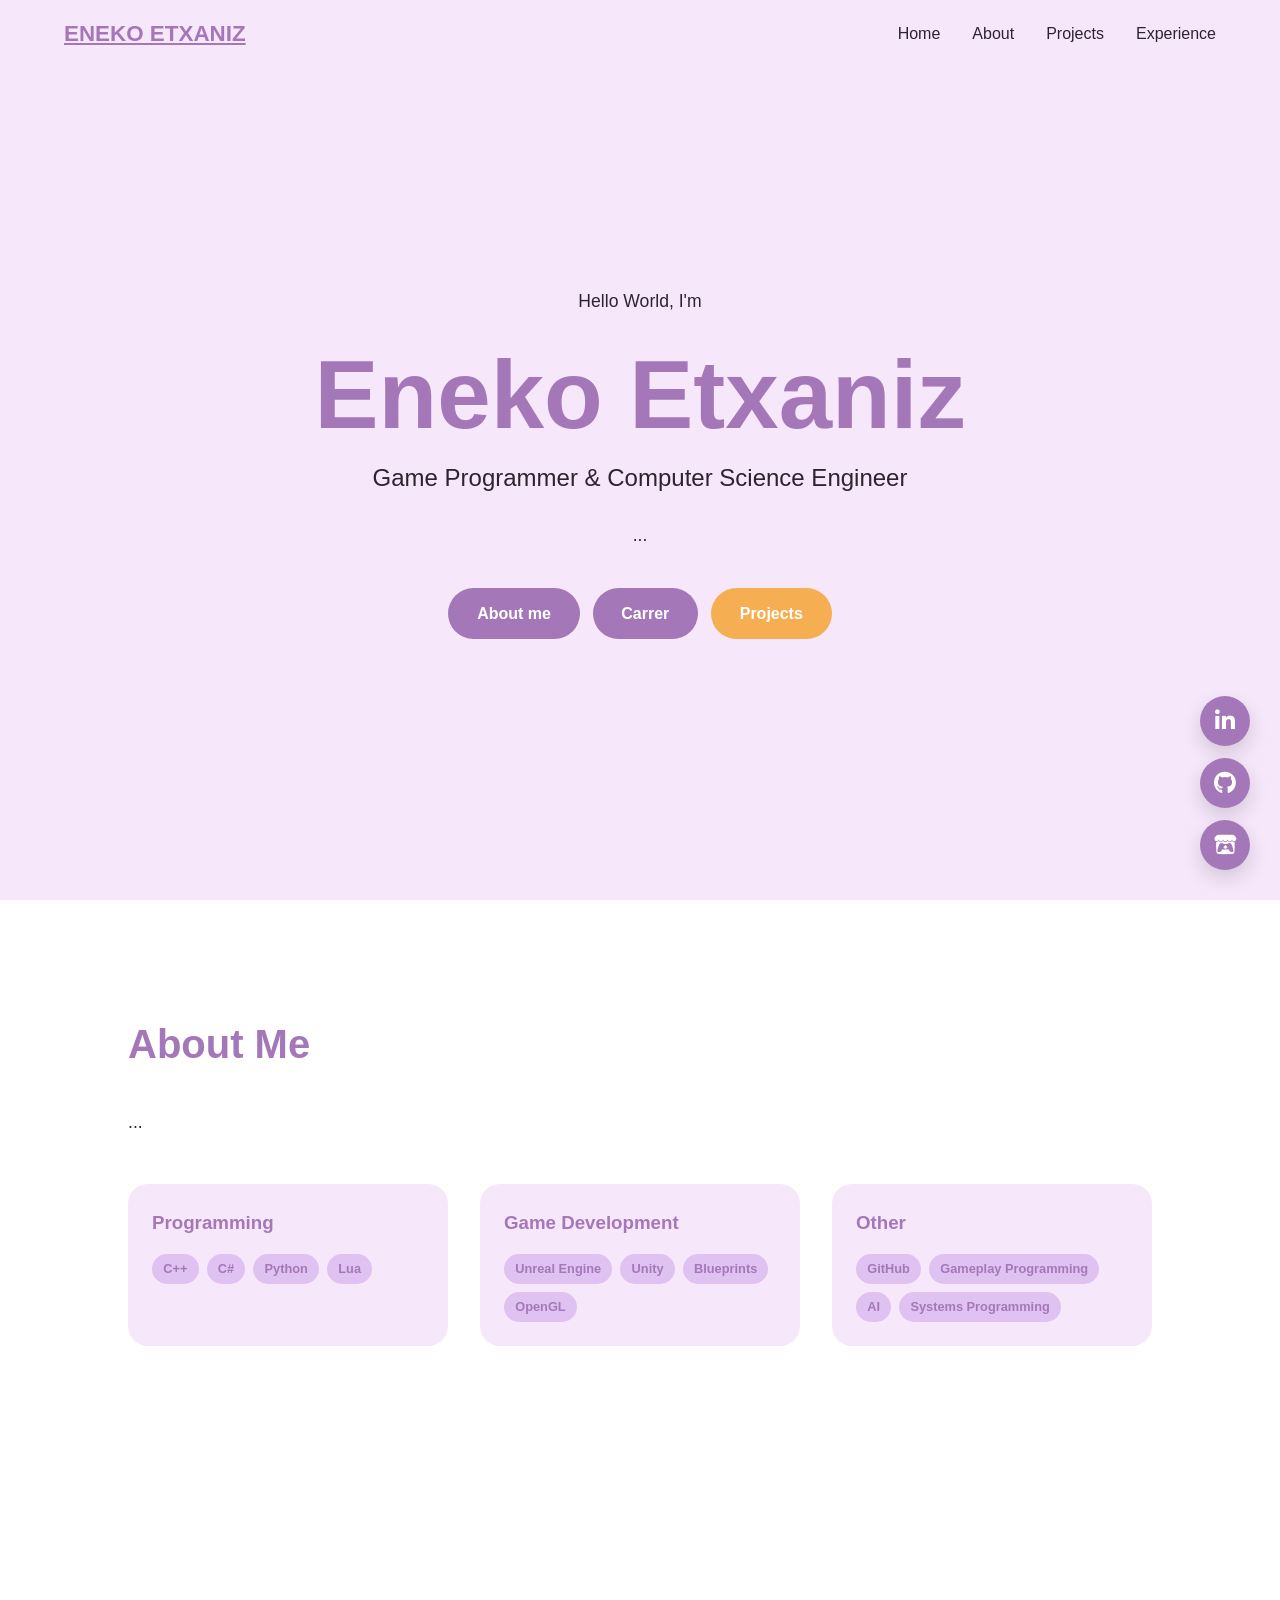
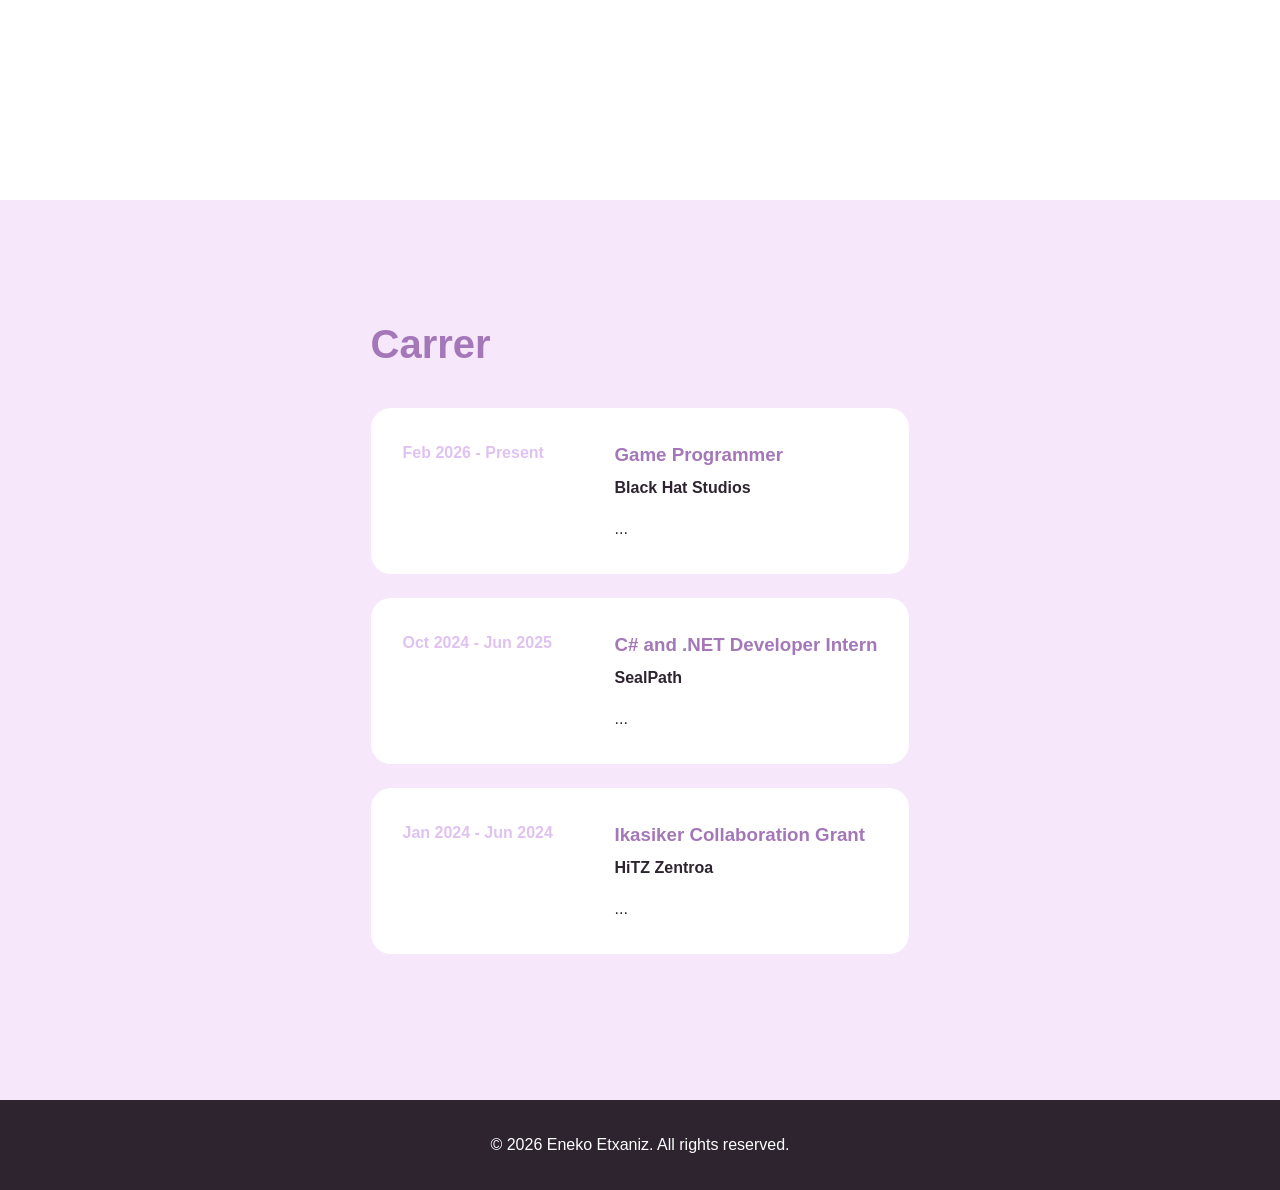
==== index.html @ c7146671 "Base. TODO: What does a portfolio web need?" ====
<!DOCTYPE html>
<html lang="en">
<head>
    <meta charset="UTF-8">
    <meta name="viewport" content="width=device-width, initial-scale=1.0">

    <title>Eneko Etxaniz | Portfolio</title>

    <!-- Font Awesome Icons -->
    <link
        rel="stylesheet"
        href="https://cdnjs.cloudflare.com/ajax/libs/font-awesome/6.5.2/css/all.min.css"
    >

    <link rel="stylesheet" href="style.css">
</head>

<body>

    <!-- Navigation -->
    <nav>
        <a href="index.html#home" class="logo">ENEKO ETXANIZ</a>

        <ul class="nav-links">
            <li><a href="#home">Home</a></li>
            <li><a href="#about">About</a></li>
            <li><a href="#projects">Projects</a></li>
            <li><a href="#experience">Experience</a></li>
        </ul>
    </nav>


    <!-- Hero -->
    <section id="home">

        <div class="hero">

            <p class="hero-intro">Hello World, I'm</p>

            <h1>Eneko Etxaniz</h1>

            <h2>Game Programmer & Computer Science Engineer</h2>

            <p class="hero-description">
                ...
            </p>

            <div class="hero-buttons">

                <a class="button" href="#about">
                    About me
                </a>

                <a class="button" href="#experience">
                    Carrer
                </a>

                <a class="button secondary" href="/projects.html">
                    Projects
                </a>

            </div>

        </div>

    </section>


    <!-- About -->
    <section id="about">

        <div class="section-container">

            <h2 class="section-title">About Me</h2>

            <div class="about-content">

                <p>
                    ...
                </p>

            </div>


            <!-- Skills -->

            <div class="skills">

                <div class="skill-group">

                    <h3>Programming</h3>

                    <div class="tags">
                        <span class="tag">C++</span>
                        <span class="tag">C#</span>
                        <span class="tag">Python</span>
                        <span class="tag">Lua</span>
                    </div>

                </div>


                <div class="skill-group">

                    <h3>Game Development</h3>

                    <div class="tags">
                        <span class="tag">Unreal Engine</span>
                        <span class="tag">Unity</span>
                        <span class="tag">Blueprints</span>
                        <span class="tag">OpenGL</span>
                    </div>

                </div>


                <div class="skill-group">

                    <h3>Other</h3>

                    <div class="tags">
                        <span class="tag">GitHub</span>
                        <span class="tag">Gameplay Programming</span>
                        <span class="tag">AI</span>
                        <span class="tag">Systems Programming</span>
                    </div>

                </div>

            </div>

        </div>

    </section>

    
    <!-- Experience -->
    <section id="experience">

        <div class="section-container">

            <h2 class="section-title">Carrer</h2>

            <div class="experience-list">

                <article class="experience-card">

                    <div class="experience-date">
                        Feb 2026 - Present
                    </div>

                    <div>

                        <h3>Game Programmer</h3>

                        <h4>Black Hat Studios</h4>

                        <p>
                            ...
                        </p>

                    </div>

                </article>


                <article class="experience-card">

                    <div class="experience-date">
                        Oct 2024 - Jun 2025
                    </div>

                    <div>

                        <h3>C# and .NET Developer Intern</h3>

                        <h4>SealPath</h4>

                        <p>
                            ...
                        </p>

                    </div>

                </article>


                <article class="experience-card">

                    <div class="experience-date">
                        Jan 2024 - Jun 2024
                    </div>

                    <div>

                        <h3>Ikasiker Collaboration Grant</h3>

                        <h4>HiTZ Zentroa</h4>

                        <p>
                            ...
                        </p>

                    </div>

                </article>

            </div>

        </div>

    </section>


    <!-- Footer -->

    <footer>

        <p>
            © 2026 Eneko Etxaniz. All rights reserved.
        </p>

    </footer>


    <!-- Social Media Dock -->

    <div class="social-dock">

        <!-- LinkedIn -->
        <a
            href="https://www.linkedin.com/in/eneko-etxaniz/"
            target="_blank"
            aria-label="LinkedIn"
        >
            <i class="fa-brands fa-linkedin-in"></i>
        </a>


        <!-- GitHub -->
        <a
            href="https://github.com/Etxaniz100"
            target="_blank"
            aria-label="GitHub"
        >
            <i class="fa-brands fa-github"></i>
        </a>


        <!-- itch.io -->
        <a
            href="https://etxaniz100.itch.io/"
            target="_blank"
            aria-label="itch.io"
        >
            <i class="fa-brands fa-itch-io"></i>
        </a>

    </div>


</body>
</html>
---- style.css ----
/* ========================================
   COLOR PALETTE
======================================== */

:root {
    --base: #A478B8;
    --light-base: #E0C2F2;
    --background: #F7E7FB;
    --contrast: #F5AE52;
    --light-contrast: #ffffff;
    --background-contrast: #ffffff;
    --highlight: #FC7869;

    --text: #2D2430;
    --white: #FFFFFF;
}


/* ========================================
   RESET
======================================== */

* {
    margin: 0;
    padding: 0;
    box-sizing: border-box;
}

html {
    scroll-behavior: smooth;
}

body {
    font-family: Arial, Helvetica, sans-serif;
    background: var(--background);
    color: var(--text);
    line-height: 1.6;
}


/* ========================================
   NAVIGATION
======================================== */

nav {
    position: fixed;
    top: 0;
    left: 0;

    width: 100%;
    padding: 1rem 5%;

    display: flex;
    justify-content: space-between;
    align-items: center;

    background: rgba(247, 231, 251, 0.9);
    backdrop-filter: blur(10px);

    z-index: 1000;
}

.logo {
    font-size: 1.4rem;
    font-weight: bold;
    color: var(--base);
}

.nav-links {
    display: flex;
    gap: 2rem;

    list-style: none;
}

.nav-links a {
    text-decoration: none;
    color: var(--text);

    font-weight: 500;

    transition: color 0.2s ease;
}

.nav-links a:hover {
    color: var(--highlight);
}


/* ========================================
   GENERAL
======================================== */

section {
    min-height: 100vh;

    padding: 7rem 10% 5rem;
}

.section-title {
    font-size: 2.5rem;
    color: var(--base);

    margin-bottom: 2rem;
}


/* ========================================
   HERO
======================================== */

#home {
    display: flex;
    align-items: center;
    justify-content: center;

    text-align: center;
}

.hero {
    max-width: 900px;
}

.hero h1 {
    font-size: clamp(3rem, 8vw, 6rem);

    line-height: 1;

    color: var(--base);

    margin-bottom: 1rem;
}

.hero h2 {
    font-size: 1.5rem;

    font-weight: normal;

    margin-bottom: 1.5rem;
}

.hero p {
    max-width: 650px;

    margin: 0 auto 2rem;

    font-size: 1.1rem;
}

.hero-buttons {
    display: flex;
    justify-content: center;
    flex-wrap: wrap;
}


/* ========================================
   BUTTONS
======================================== */

.button {
    display: inline-block;

    padding: 0.8rem 1.8rem;
    margin: 0.4rem;

    border-radius: 999px;

    text-decoration: none;
    font-weight: bold;

    background: var(--base);
    color: var(--white);

    transition:
        transform 0.2s ease,
        background 0.2s ease;
}

.button:hover {
    transform: translateY(-3px);

    background: var(--highlight);
}

.button.secondary {
    background: var(--contrast);
}

.button.secondary:hover {
    background: var(--highlight);
}


/* ========================================
   ABOUT
======================================== */

#about {
    background: var(--background-contrast);
}

.about-content {
    max-width: 800px;
}

.about-content p {
    margin-bottom: 1rem;

    font-size: 1.1rem;
}


/* ========================================
   PROJECTS
======================================== */

.projects {
    display: grid;

    grid-template-columns:
        repeat(auto-fit, minmax(280px, 1fr));

    gap: 2rem;
}

.project-card {
    background: var(--white);

    border-radius: 20px;

    overflow: hidden;

    box-shadow:
        0 10px 30px rgba(164, 120, 184, 0.15);

    transition:
        transform 0.25s ease,
        box-shadow 0.25s ease;
}

.project-card:hover {
    transform: translateY(-8px);

    box-shadow:
        0 20px 40px rgba(164, 120, 184, 0.25);
}


/* Project image placeholder */

.project-image {
    height: 200px;

    background: var(--light-base);

    display: flex;
    align-items: center;
    justify-content: center;

    color: var(--base);

    font-weight: bold;
}


/* Project content */

.project-content {
    padding: 1.5rem;
}

.project-content h3 {
    color: var(--base);

    margin-bottom: 0.5rem;
}

.project-content p {
    margin-bottom: 1rem;
}


/* Project tags */

.tags {
    display: flex;

    flex-wrap: wrap;

    gap: 0.5rem;
}

.tag {
    padding: 0.3rem 0.7rem;

    border-radius: 999px;

    background: var(--light-base);

    color: var(--base);

    font-size: 0.8rem;

    font-weight: bold;
}


/* ========================================
   CONTACT
======================================== */

#contact {
    background: var(--base);

    color: var(--white);

    display: flex;
    align-items: center;
}

#contact .section-title {
    color: var(--white);
}

.contact-content {
    max-width: 700px;
}

.contact-links {
    margin-top: 1.5rem;
}

.contact-links p {
    margin-bottom: 0.5rem;
}

.contact-links a {
    color: var(--contrast);

    text-decoration: none;

    font-weight: bold;

    transition: color 0.2s ease;
}

.contact-links a:hover {
    color: var(--highlight);
}


/* ========================================
   FOOTER
======================================== */

footer {
    padding: 2rem 10%;

    text-align: center;

    background: var(--text);

    color: var(--white);
}


/* ========================================
   MOBILE
======================================== */

@media (max-width: 700px) {

    .nav-links {
        display: none;
    }

    section {
        padding-left: 6%;
        padding-right: 6%;
    }

    .hero h1 {
        font-size: 3.5rem;
    }

    .hero h2 {
        font-size: 1.2rem;
    }

    .section-title {
        font-size: 2rem;
    }

}

/* ========================================
   SOCIAL MEDIA DOCK
======================================== */

.social-dock {
    position: fixed;

    right: 30px;
    bottom: 30px;

    display: flex;
    flex-direction: column;

    gap: 12px;

    z-index: 1000;
}

.social-dock a {
    width: 50px;
    height: 50px;

    display: flex;
    align-items: center;
    justify-content: center;

    border-radius: 50%;

    background: var(--base);
    color: var(--white);

    font-size: 1.4rem;

    text-decoration: none;

    box-shadow:
        0 8px 20px rgba(0, 0, 0, 0.15);

    transition:
        transform 0.2s ease,
        background 0.2s ease;
}

.social-dock a:hover {
    background: var(--highlight);

    transform:
        translateX(-5px)
        scale(1.1);
}


/* ========================================
   SKILLS
======================================== */

.skills {
    margin-top: 3rem;

    display: grid;

    grid-template-columns:
        repeat(auto-fit, minmax(250px, 1fr));

    gap: 2rem;
}

.skill-group {
    padding: 1.5rem;

    background: var(--background);

    border-radius: 20px;

    transition: transform 0.2s ease;
}

.skill-group h3 {
    color: var(--base);

    margin-bottom: 1rem;
}

.skill-group h3 {
    color: var(--base);

    margin-bottom: 1rem;
}

.skill-group:hover {
    transform: translate(5px, -5px);
}

/* ========================================
   EXPERIENCE
======================================== */

#experience {
    background: var(--background);

    display: flex;
    flex-direction: column;
    align-items: center;
}

.experience-list {
    display: flex;
    flex-direction: column;

    gap: 1.5rem;

    width: 100%;
    max-width: 900px;

    margin: 0 auto;
}

.experience-card {
    display: grid;

    grid-template-columns: 180px 1fr;

    gap: 2rem;

    padding: 2rem;

    border-radius: 20px;

    background: var(--background-contrast);

    transition: transform 0.2s ease;
}

.experience-card:hover {
    transform: translate(5px, -5px);
}

.experience-date {
    color: var(--light-base);

    font-weight: bold;
}

.experience-card h3 {
    color: var(--base);

    margin-bottom: 0.3rem;
}

.experience-card h4 {
    color: var(--text);

    margin-bottom: 1rem;
}

/* ========================================
   MOBILE
======================================== */

@media (max-width: 700px) {

    .social-dock {
        right: 15px;
        bottom: 15px;
    }

    .social-dock a {
        width: 45px;
        height: 45px;

        font-size: 1.2rem;
    }

    .experience-card {
        grid-template-columns: 1fr;

        gap: 0.5rem;
    }

}
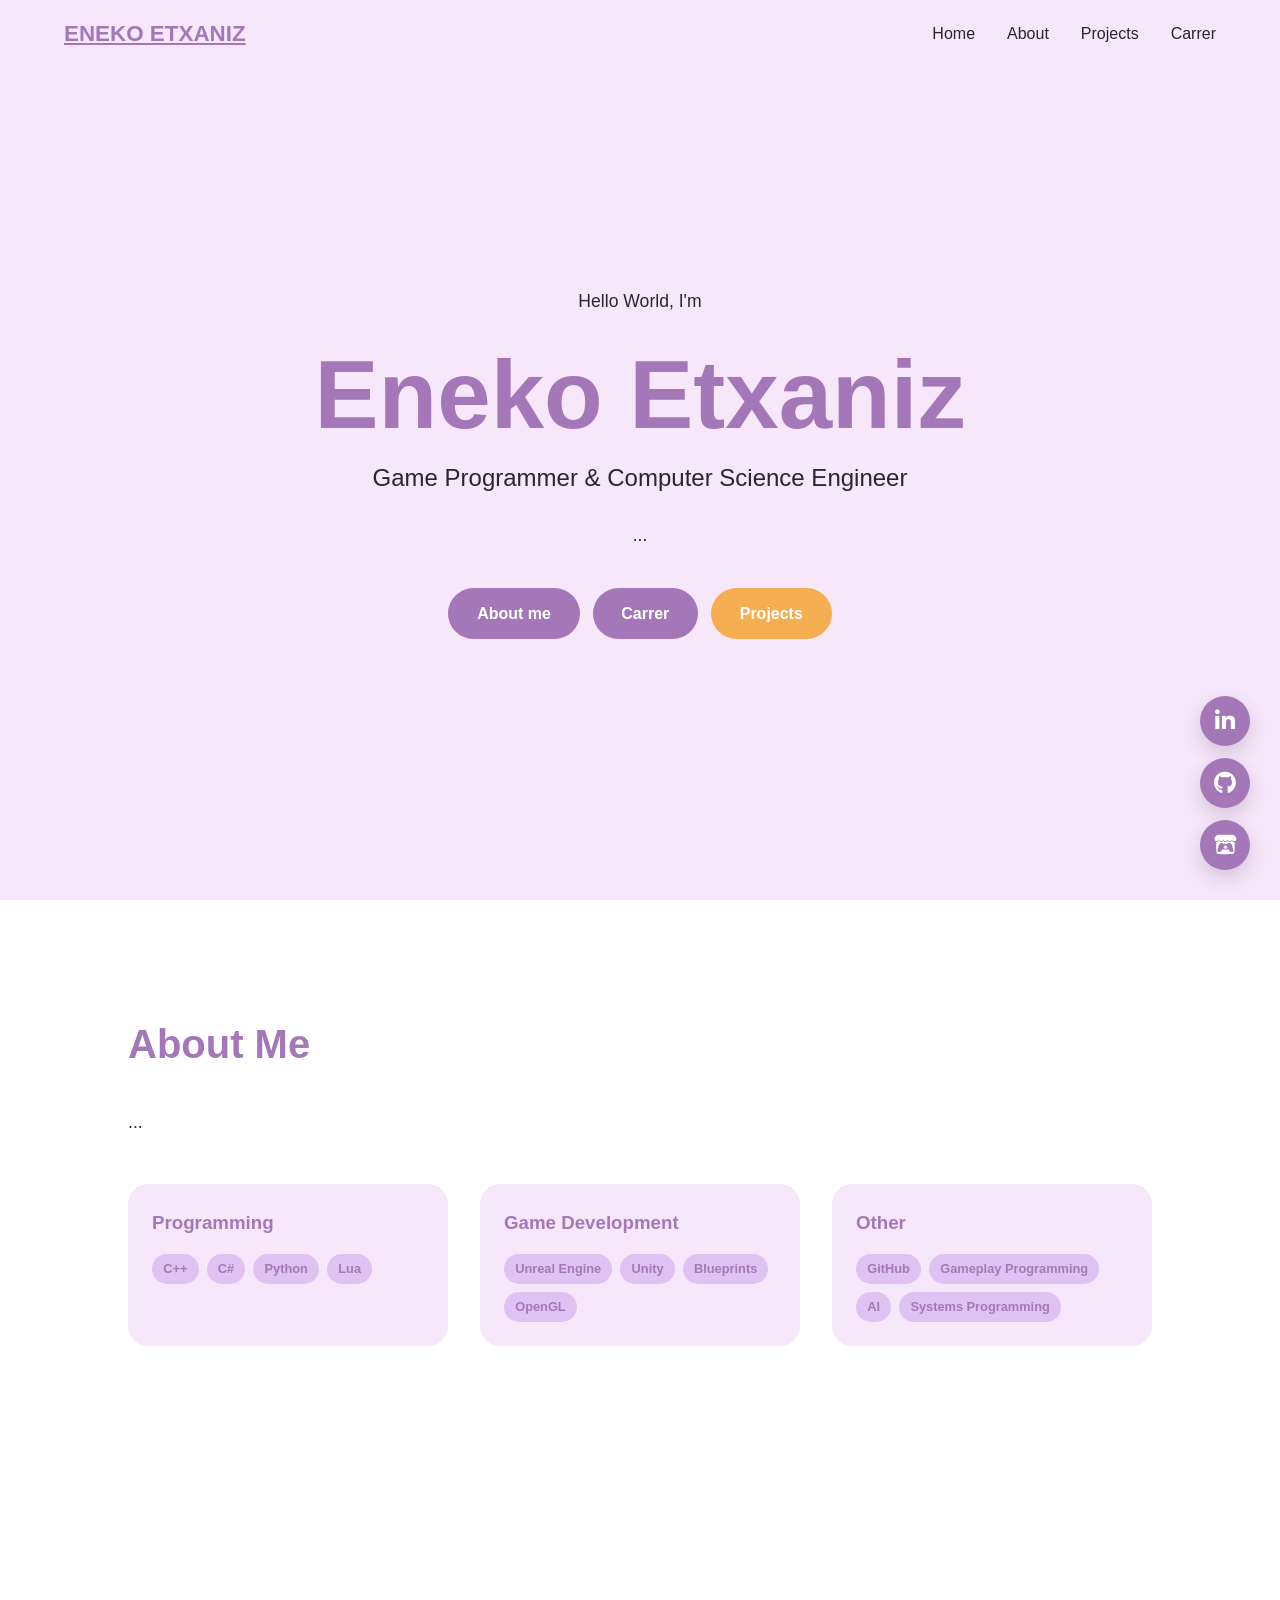
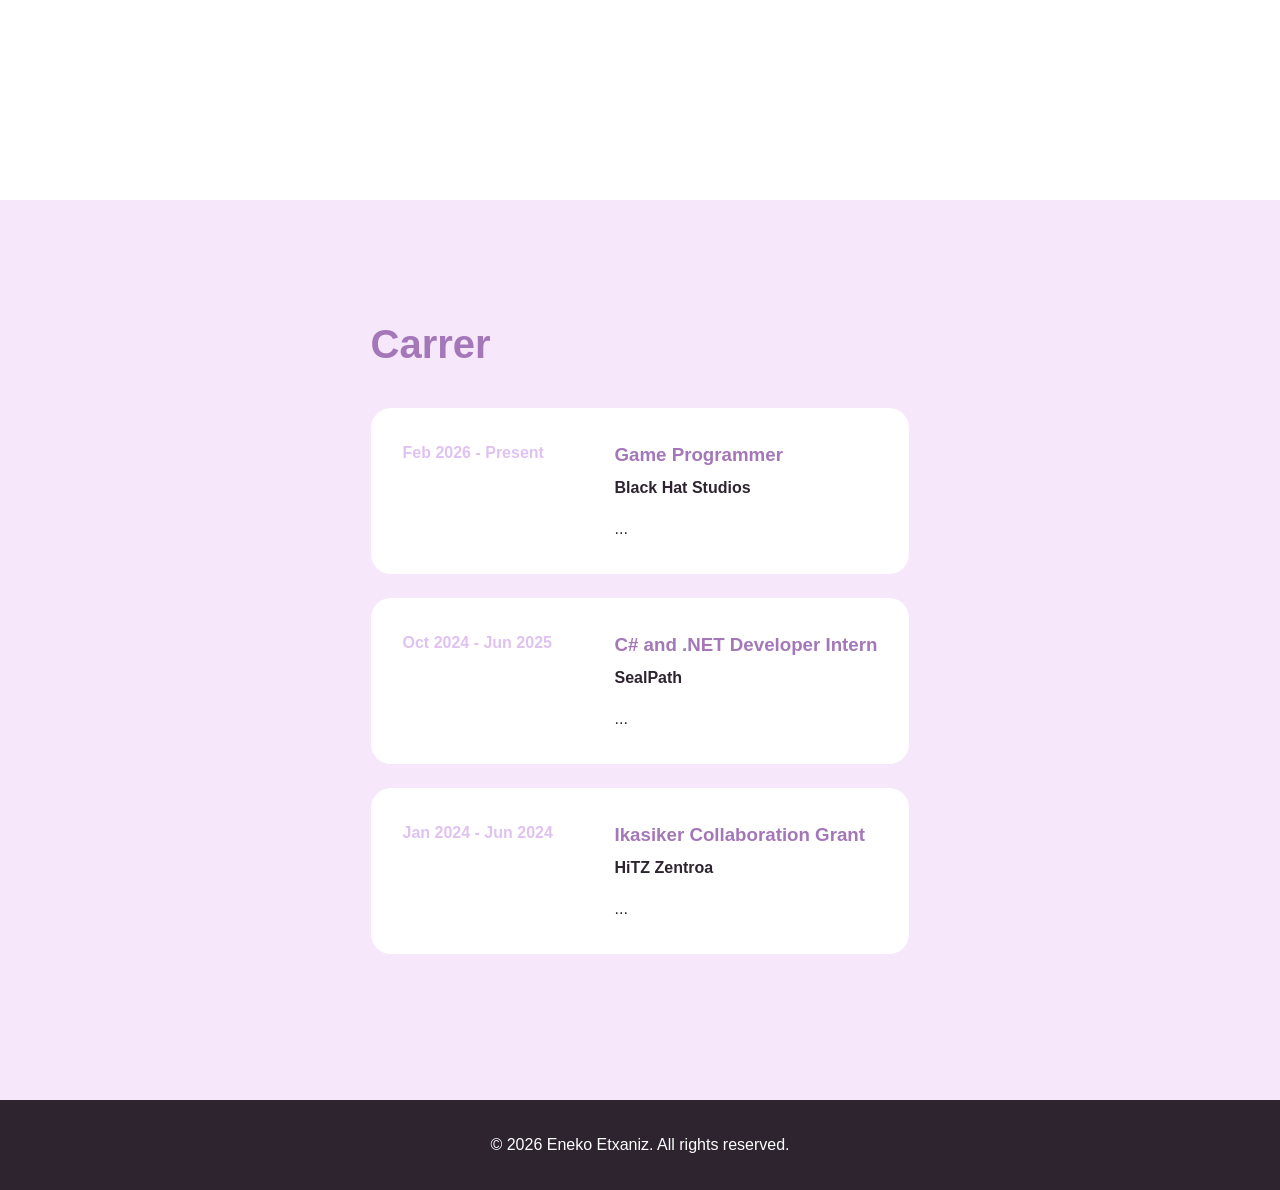
==== commit 39cb5e9f: "Making modules for repetitive parts and starting project page base" ====
--- a/index.html
+++ b/index.html
@@ -18,18 +18,8 @@
 <body>
 
     <!-- Navigation -->
-    <nav>
-        <a href="index.html#home" class="logo">ENEKO ETXANIZ</a>
-
-        <ul class="nav-links">
-            <li><a href="#home">Home</a></li>
-            <li><a href="#about">About</a></li>
-            <li><a href="#projects">Projects</a></li>
-            <li><a href="#experience">Experience</a></li>
-        </ul>
-    </nav>
-
-
+    <div id="navbar"></div>
+    
     <!-- Hero -->
     <section id="home">
 
@@ -211,52 +201,11 @@
 
     </section>
 
-
-    <!-- Footer -->
-
-    <footer>
-
-        <p>
-            © 2026 Eneko Etxaniz. All rights reserved.
-        </p>
-
-    </footer>
-
-
-    <!-- Social Media Dock -->
-
-    <div class="social-dock">
-
-        <!-- LinkedIn -->
-        <a
-            href="https://www.linkedin.com/in/eneko-etxaniz/"
-            target="_blank"
-            aria-label="LinkedIn"
-        >
-            <i class="fa-brands fa-linkedin-in"></i>
-        </a>
-
-
-        <!-- GitHub -->
-        <a
-            href="https://github.com/Etxaniz100"
-            target="_blank"
-            aria-label="GitHub"
-        >
-            <i class="fa-brands fa-github"></i>
-        </a>
-
-
-        <!-- itch.io -->
-        <a
-            href="https://etxaniz100.itch.io/"
-            target="_blank"
-            aria-label="itch.io"
-        >
-            <i class="fa-brands fa-itch-io"></i>
-        </a>
-
-    </div>
+    <div id="footer"></div>
+
+    <div id="social-dock"></div>
+
+    <script src="../js/main.js"></script>
 
 
 </body>
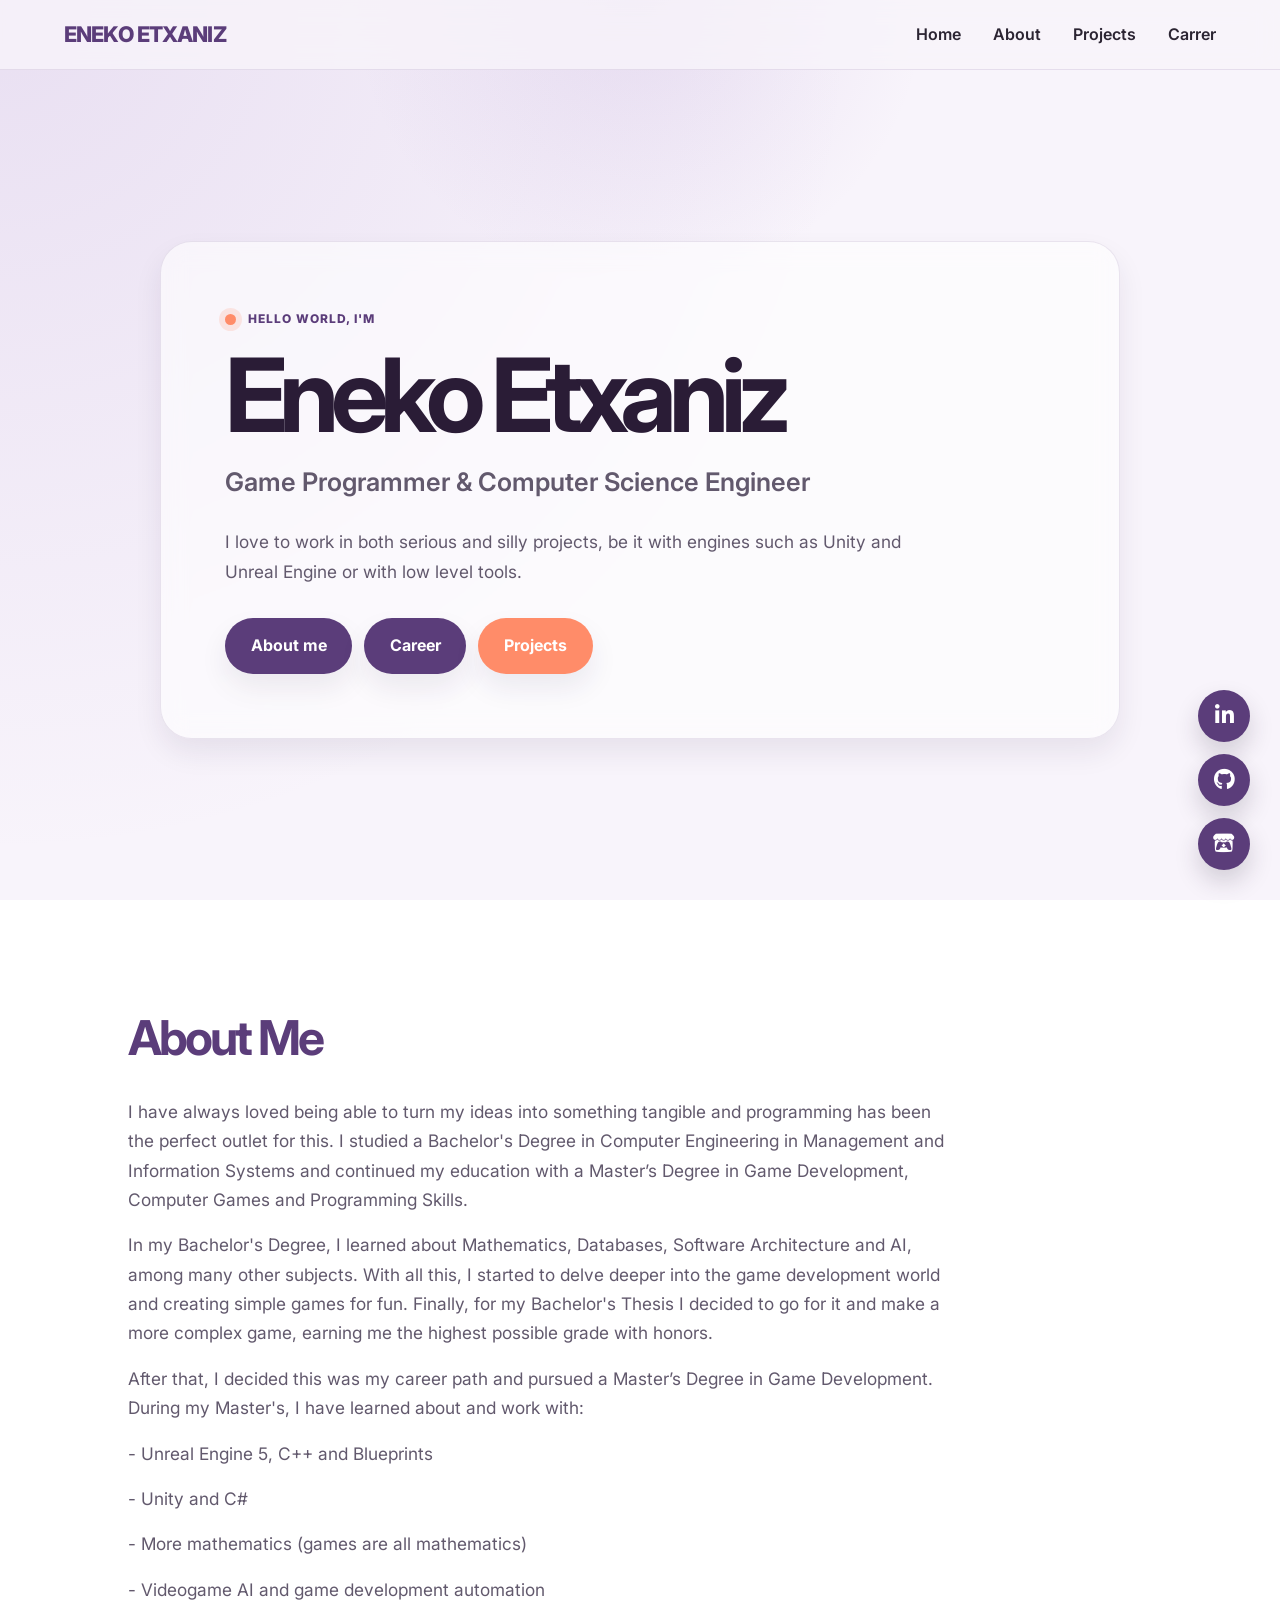
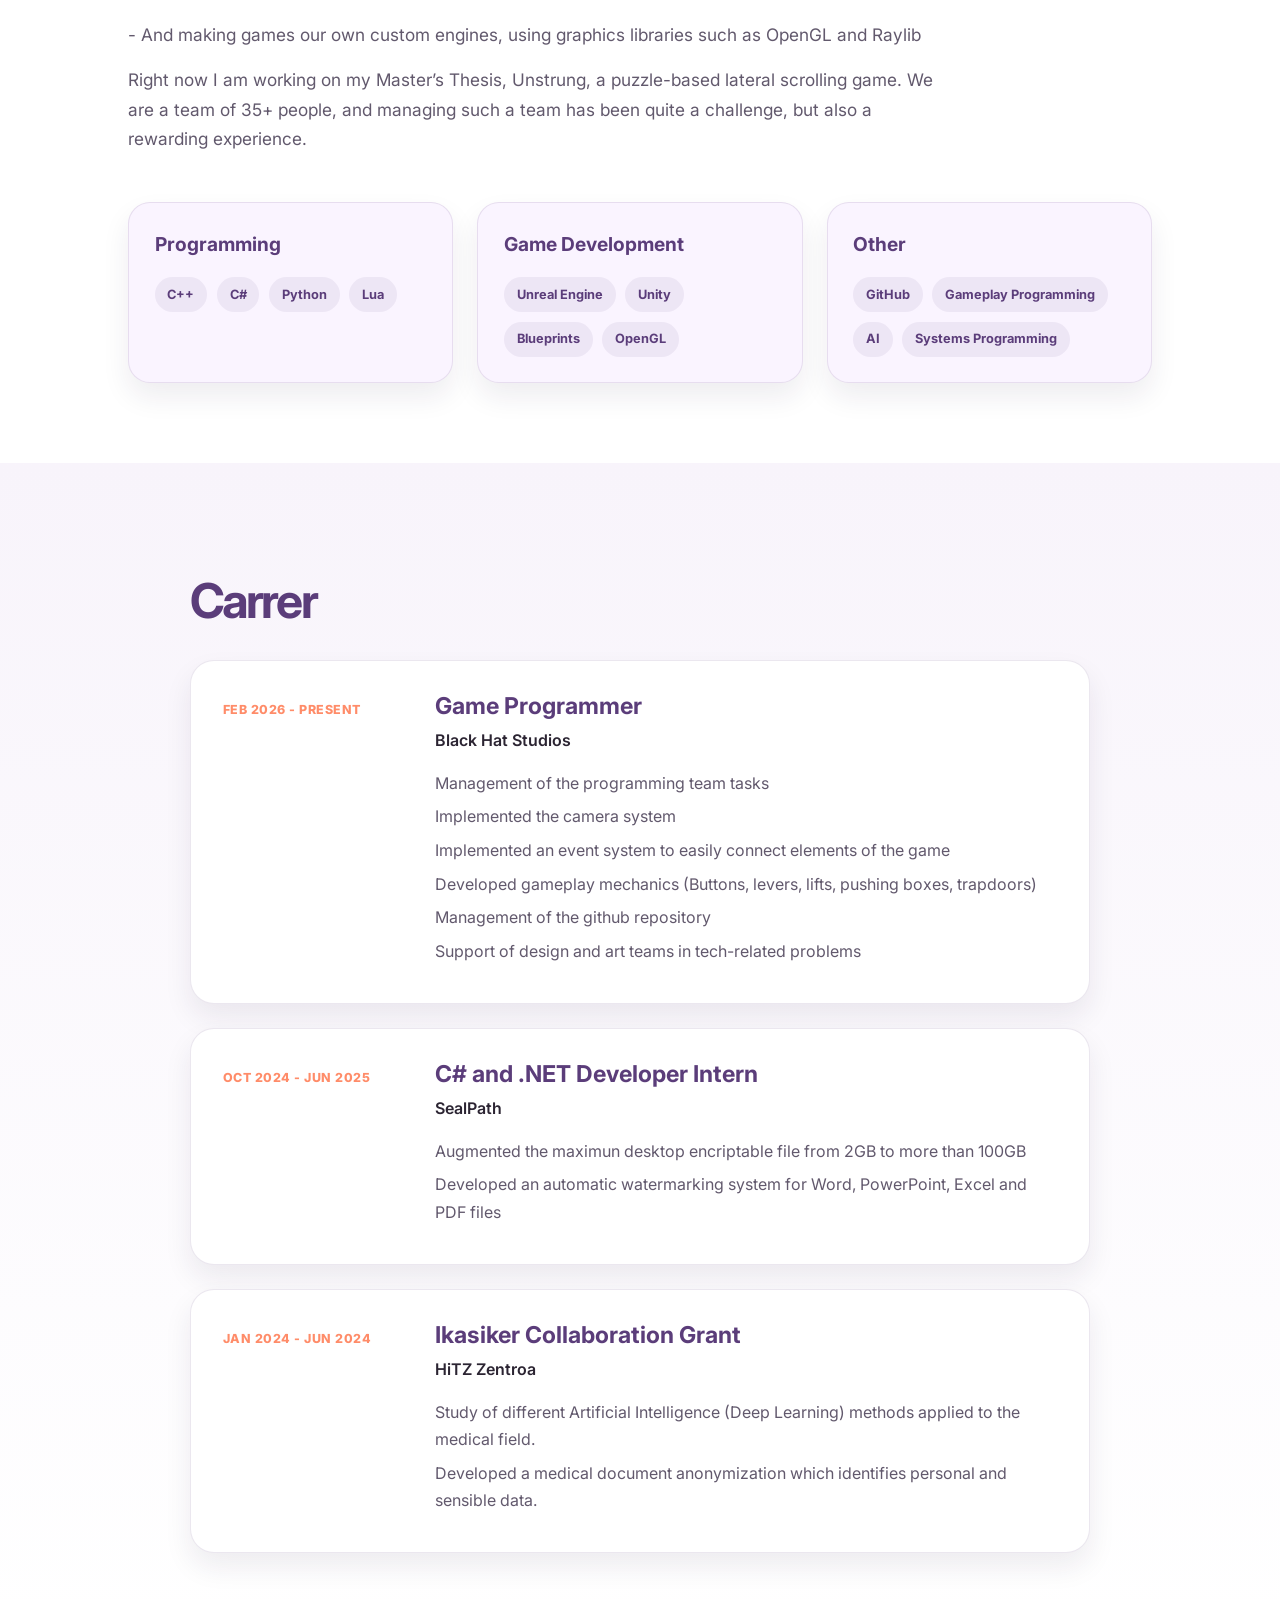
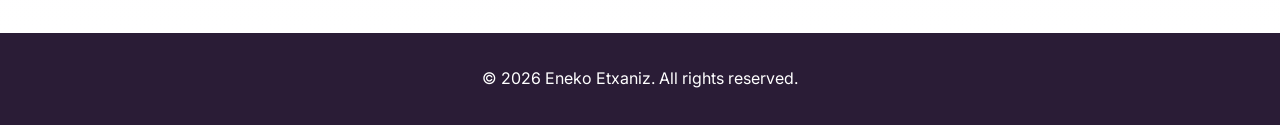
==== commit 322834a4: "Changing page style" ====
--- a/index.html
+++ b/index.html
@@ -6,6 +6,11 @@
 
     <title>Eneko Etxaniz | Portfolio</title>
 
+
+     <link rel="preconnect" href="https://fonts.googleapis.com">
+    <link rel="preconnect" href="https://fonts.gstatic.com" crossorigin>
+    <link href="https://fonts.googleapis.com/css2?family=Inter:wght@400;500;600;700;800&display=swap" rel="stylesheet">
+    
     <!-- Font Awesome Icons -->
     <link
         rel="stylesheet"
@@ -32,7 +37,7 @@
             <h2>Game Programmer & Computer Science Engineer</h2>
 
             <p class="hero-description">
-                ...
+                I love to work in both serious and silly projects, be it with engines such as Unity and Unreal Engine or with low level tools.
             </p>
 
             <div class="hero-buttons">
@@ -42,7 +47,7 @@
                 </a>
 
                 <a class="button" href="#experience">
-                    Carrer
+                    Career
                 </a>
 
                 <a class="button secondary" href="/projects.html">
@@ -65,9 +70,18 @@
 
             <div class="about-content">
 
-                <p>
-                    ...
-                </p>
+                <p> I have always loved being able to turn my ideas into something tangible and programming has been the perfect outlet for this. I studied a Bachelor's Degree in Computer Engineering in Management and Information Systems and continued my education with a Master’s Degree in Game Development, Computer Games and Programming Skills.</p>
+                    
+                <p>In my Bachelor's Degree, I learned about Mathematics, Databases, Software Architecture and AI, among many other subjects. With all this, I started to delve deeper into the game development world and creating simple games for fun. Finally, for my Bachelor's Thesis I decided to go for it and make a more complex game, earning me the highest possible grade with honors. </p>
+
+                <p>After that, I decided this was my career path and pursued a Master’s Degree in Game Development. During my Master's, I have learned about and work with:
+                    <p>- Unreal Engine 5, C++ and Blueprints</p>
+                    <p>- Unity and C#</p>
+                    <p>- More mathematics (games are all mathematics)</p>
+                    <p>- Videogame AI and game development automation</p>
+                    <p>- And making games our own custom engines, using graphics libraries such as OpenGL and Raylib</p>
+
+                <p>Right now I am working on my Master’s Thesis, Unstrung, a puzzle-based lateral scrolling game. We are a team of 35+ people, and managing such a team has been quite a challenge, but also a rewarding experience.</p>
 
             </div>
 
@@ -145,9 +159,14 @@
 
                         <h4>Black Hat Studios</h4>
 
-                        <p>
-                            ...
-                        </p>
+                       
+                            <p>Management of the programming team tasks</p>
+                            <p>Implemented the camera system </p>
+                            <p>Implemented an event system to easily connect elements of the game</p>
+                            <p>Developed gameplay mechanics (Buttons, levers, lifts, pushing boxes, trapdoors)</p>
+                            <p>Management of the github repository</p>
+                            <p>Support of design and art teams in tech-related problems</p>
+                       
 
                     </div>
 
@@ -166,9 +185,8 @@
 
                         <h4>SealPath</h4>
 
-                        <p>
-                            ...
-                        </p>
+                        <p>Augmented the maximun desktop encriptable file from 2GB to more than 100GB  </p>
+                        <p>Developed an automatic watermarking system for Word, PowerPoint, Excel and PDF files</p>
 
                     </div>
 
@@ -187,9 +205,8 @@
 
                         <h4>HiTZ Zentroa</h4>
 
-                        <p>
-                            ...
-                        </p>
+                        <p> Study of different Artificial Intelligence (Deep Learning) methods applied to the medical field. </p>
+                        <p>Developed a medical document anonymization which identifies personal and sensible data.</p>
 
                     </div>
 
@@ -205,7 +222,7 @@
 
     <div id="social-dock"></div>
 
-    <script src="../js/main.js"></script>
+    <script src="js/main.js"></script>
 
 
 </body>
--- a/style.css
+++ b/style.css
@@ -1,24 +1,19 @@
-/* ========================================
-   COLOR PALETTE
-======================================== */
-
 :root {
-    --base: #A478B8;
-    --light-base: #E0C2F2;
-    --background: #F7E7FB;
-    --contrast: #F5AE52;
-    --light-contrast: #ffffff;
-    --background-contrast: #ffffff;
-    --highlight: #FC7869;
-
-    --text: #2D2430;
-    --white: #FFFFFF;
-}
-
-
-/* ========================================
-   RESET
-======================================== */
+    --bg: #f8f4fb;
+    --bg-soft: #f2e9fb;
+    --surface: #ffffff;
+    --surface-alt: #faf4ff;
+    --primary: #5b3d7a;
+    --primary-dark: #2a1c36;
+    --secondary: #ff8c69;
+    --secondary-soft: #ffe2d7;
+    --text: #2b2432;
+    --muted: #62596d;
+    --line: rgba(91, 61, 122, 0.12);
+    --shadow: 0 22px 48px rgba(44, 31, 58, 0.12);
+    --shadow-soft: 0 14px 28px rgba(44, 31, 58, 0.08);
+    --white: #ffffff;
+}
 
 * {
     margin: 0;
@@ -31,290 +26,368 @@
 }
 
 body {
-    font-family: Arial, Helvetica, sans-serif;
-    background: var(--background);
+    font-family: "Inter", Arial, Helvetica, sans-serif;
+    background:
+        radial-gradient(circle at top left, rgba(146, 105, 190, 0.15), transparent 24%),
+        radial-gradient(circle at bottom right, rgba(255, 140, 105, 0.12), transparent 20%),
+        var(--bg);
     color: var(--text);
-    line-height: 1.6;
-}
-
-
-/* ========================================
-   NAVIGATION
-======================================== */
+    line-height: 1.7;
+}
+
+a {
+    color: var(--secondary);
+    text-decoration: none;
+    transition: color 0.2s ease;
+}
+
+img {
+    max-width: 100%;
+    display: block;
+}
+
+section {
+    min-height: 100vh;
+    padding: 7rem 10% 5rem;
+}
+
+.section-container {
+    max-width: 1100px;
+    margin: 0 auto;
+}
+
+.section-title {
+    font-size: clamp(2.2rem, 4vw, 3rem);
+    line-height: 1.1;
+    letter-spacing: -0.06em;
+    color: var(--primary);
+    margin-bottom: 2rem;
+}
 
 nav {
     position: fixed;
     top: 0;
     left: 0;
-
     width: 100%;
     padding: 1rem 5%;
-
     display: flex;
     justify-content: space-between;
     align-items: center;
-
-    background: rgba(247, 231, 251, 0.9);
-    backdrop-filter: blur(10px);
-
+    background: rgba(248, 244, 251, 0.8);
+    border-bottom: 1px solid var(--line);
+    backdrop-filter: blur(14px);
+    -webkit-backdrop-filter: blur(14px);
     z-index: 1000;
 }
 
 .logo {
-    font-size: 1.4rem;
-    font-weight: bold;
-    color: var(--base);
+    font-size: 1.35rem;
+    font-weight: 800;
+    letter-spacing: -0.04em;
+    color: var(--primary);
 }
 
 .nav-links {
     display: flex;
+    align-items: center;
     gap: 2rem;
-
     list-style: none;
 }
 
 .nav-links a {
-    text-decoration: none;
+    position: relative;
     color: var(--text);
-
-    font-weight: 500;
-
-    transition: color 0.2s ease;
+    font-weight: 600;
+}
+
+.nav-links a::after {
+    content: "";
+    position: absolute;
+    left: 0;
+    bottom: -0.35rem;
+    width: 100%;
+    height: 2px;
+    background: var(--secondary);
+    transform: scaleX(0);
+    transform-origin: left;
+    transition: transform 0.2s ease;
 }
 
 .nav-links a:hover {
-    color: var(--highlight);
-}
-
-
-/* ========================================
-   GENERAL
-======================================== */
-
-section {
-    min-height: 100vh;
-
-    padding: 7rem 10% 5rem;
-}
-
-.section-title {
-    font-size: 2.5rem;
-    color: var(--base);
-
+    color: var(--primary);
+}
+
+.nav-links a:hover::after {
+    transform: scaleX(1);
+}
+
+#home {
+    display: flex;
+    align-items: center;
+    justify-content: center;
+    padding-top: 10rem;
+    background: radial-gradient(circle at top center, rgba(146, 105, 190, 0.14), transparent 26%);
+}
+
+.hero {
+    max-width: 960px;
+    width: 100%;
+    padding: clamp(2rem, 5vw, 4rem);
+    background: rgba(255, 255, 255, 0.6);
+    border: 1px solid var(--line);
+    border-radius: 32px;
+    box-shadow: var(--shadow-soft);
+    backdrop-filter: blur(12px);
+}
+
+.hero-intro {
+    display: inline-flex;
+    align-items: center;
+    gap: 0.75rem;
+    margin-bottom: 1rem;
+    color: var(--primary);
+    font-size: 0.75rem;
+    font-weight: 800;
+    letter-spacing: 0.08em;
+    text-transform: uppercase;
+}
+
+.hero-intro::before {
+    content: "";
+    width: 0.7rem;
+    height: 0.7rem;
+    border-radius: 50%;
+    background: var(--secondary);
+    box-shadow: 0 0 0 6px rgba(255, 140, 105, 0.18);
+}
+
+.hero h1 {
+    font-size: clamp(3.2rem, 8vw, 6.4rem);
+    line-height: 0.96;
+    letter-spacing: -0.08em;
+    color: var(--primary-dark);
+    margin-bottom: 1rem;
+}
+
+.hero h2 {
+    font-size: clamp(1.2rem, 2vw, 1.8rem);
+    font-weight: 600;
+    color: var(--muted);
+    margin-bottom: 1.5rem;
+}
+
+.hero-description {
+    max-width: 700px;
     margin-bottom: 2rem;
-}
-
-
-/* ========================================
-   HERO
-======================================== */
-
-#home {
-    display: flex;
+    font-size: 1.08rem;
+    color: var(--muted);
+}
+
+.hero-buttons {
+    display: flex;
+    justify-content: flex-start;
+    flex-wrap: wrap;
+    gap: 0.75rem;
+}
+
+.button {
+    display: inline-flex;
     align-items: center;
     justify-content: center;
-
-    text-align: center;
-}
-
-.hero {
+    padding: 0.9rem 1.6rem;
+    border-radius: 999px;
+    font-weight: 700;
+    background: var(--primary);
+    color: var(--white);
+    box-shadow: var(--shadow-soft);
+    transition: transform 0.2s ease, box-shadow 0.2s ease, background 0.2s ease;
+}
+
+.button:hover {
+    transform: translateY(-2px);
+    background: var(--secondary);
+    box-shadow: 0 14px 28px rgba(255, 140, 105, 0.2);
+}
+
+.button.secondary {
+    background: var(--secondary);
+}
+
+.button.secondary:hover {
+    background: var(--primary);
+}
+
+#about {
+    background: var(--surface);
+}
+
+.about-content {
+    max-width: 820px;
+    display: grid;
+    gap: 1rem;
+}
+
+.about-content p {
+    font-size: 1.08rem;
+    color: var(--muted);
+}
+
+.skills {
+    margin-top: 3rem;
+    display: grid;
+    grid-template-columns: repeat(auto-fit, minmax(250px, 1fr));
+    gap: 1.5rem;
+}
+
+.skill-group {
+    padding: 1.6rem;
+    background: var(--surface-alt);
+    border: 1px solid var(--line);
+    border-radius: 22px;
+    box-shadow: var(--shadow-soft);
+    transition: transform 0.2s ease, box-shadow 0.2s ease;
+}
+
+.skill-group h3 {
+    color: var(--primary);
+    margin-bottom: 1rem;
+    font-size: 1.2rem;
+}
+
+.skill-group:hover {
+    transform: translateY(-4px);
+    box-shadow: var(--shadow);
+}
+
+.tags {
+    display: flex;
+    flex-wrap: wrap;
+    gap: 0.6rem;
+}
+
+.tag {
+    display: inline-flex;
+    align-items: center;
+    padding: 0.42rem 0.8rem;
+    border-radius: 999px;
+    background: rgba(91, 61, 122, 0.08);
+    color: var(--primary);
+    font-size: 0.8rem;
+    font-weight: 700;
+}
+
+#experience {
+    background: linear-gradient(180deg, var(--bg) 0%, var(--surface) 100%);
+    display: flex;
+    flex-direction: column;
+    align-items: center;
+}
+
+.experience-list {
+    display: flex;
+    flex-direction: column;
+    gap: 1.5rem;
+    width: 100%;
     max-width: 900px;
 }
 
-.hero h1 {
-    font-size: clamp(3rem, 8vw, 6rem);
-
-    line-height: 1;
-
-    color: var(--base);
-
+.experience-card {
+    display: grid;
+    grid-template-columns: 180px 1fr;
+    gap: 2rem;
+    padding: 2rem;
+    border-radius: 24px;
+    background: var(--surface);
+    border: 1px solid var(--line);
+    box-shadow: var(--shadow-soft);
+    transition: transform 0.2s ease, box-shadow 0.2s ease;
+}
+
+.experience-card:hover {
+    transform: translateY(-4px);
+    box-shadow: var(--shadow);
+}
+
+.experience-date {
+    color: var(--secondary);
+    font-size: 0.78rem;
+    font-weight: 800;
+    letter-spacing: 0.04em;
+    text-transform: uppercase;
+    padding-top: 0.35rem;
+}
+
+.experience-card h3 {
+    color: var(--primary);
+    margin-bottom: 0.35rem;
+    font-size: 1.45rem;
+    line-height: 1.2;
+}
+
+.experience-card h4 {
+    color: var(--text);
     margin-bottom: 1rem;
-}
-
-.hero h2 {
-    font-size: 1.5rem;
-
-    font-weight: normal;
-
-    margin-bottom: 1.5rem;
-}
-
-.hero p {
-    max-width: 650px;
-
-    margin: 0 auto 2rem;
-
-    font-size: 1.1rem;
-}
-
-.hero-buttons {
-    display: flex;
-    justify-content: center;
-    flex-wrap: wrap;
-}
-
-
-/* ========================================
-   BUTTONS
-======================================== */
-
-.button {
-    display: inline-block;
-
-    padding: 0.8rem 1.8rem;
-    margin: 0.4rem;
-
-    border-radius: 999px;
-
-    text-decoration: none;
-    font-weight: bold;
-
-    background: var(--base);
-    color: var(--white);
-
-    transition:
-        transform 0.2s ease,
-        background 0.2s ease;
-}
-
-.button:hover {
-    transform: translateY(-3px);
-
-    background: var(--highlight);
-}
-
-.button.secondary {
-    background: var(--contrast);
-}
-
-.button.secondary:hover {
-    background: var(--highlight);
-}
-
-
-/* ========================================
-   ABOUT
-======================================== */
-
-#about {
-    background: var(--background-contrast);
-}
-
-.about-content {
-    max-width: 800px;
-}
-
-.about-content p {
-    margin-bottom: 1rem;
-
-    font-size: 1.1rem;
-}
-
-
-/* ========================================
-   PROJECTS
-======================================== */
+    font-weight: 600;
+}
+
+.experience-card p {
+    margin-bottom: 0.4rem;
+    color: var(--muted);
+}
 
 .projects {
     display: grid;
-
-    grid-template-columns:
-        repeat(auto-fit, minmax(280px, 1fr));
-
+    grid-template-columns: repeat(auto-fit, minmax(280px, 1fr));
     gap: 2rem;
 }
 
-.project-card {
-    background: var(--white);
-
-    border-radius: 20px;
-
+.project-card,
+.project-card:visited {
+    display: block;
+    background: var(--surface);
+    border: 1px solid var(--line);
+    border-radius: 22px;
     overflow: hidden;
-
-    box-shadow:
-        0 10px 30px rgba(164, 120, 184, 0.15);
-
-    transition:
-        transform 0.25s ease,
-        box-shadow 0.25s ease;
+    box-shadow: var(--shadow-soft);
+    color: var(--text);
+    text-decoration: none;
+    transition: transform 0.25s ease, box-shadow 0.25s ease;
 }
 
 .project-card:hover {
     transform: translateY(-8px);
-
-    box-shadow:
-        0 20px 40px rgba(164, 120, 184, 0.25);
-}
-
-
-/* Project image placeholder */
+    box-shadow: var(--shadow);
+    color: var(--text);
+    text-decoration: none;
+}
 
 .project-image {
     height: 200px;
-
-    background: var(--light-base);
-
     display: flex;
     align-items: center;
     justify-content: center;
-
-    color: var(--base);
-
-    font-weight: bold;
-}
-
-
-/* Project content */
+    background: linear-gradient(135deg, rgba(91, 61, 122, 0.10), rgba(255, 140, 105, 0.10));
+    color: var(--primary);
+    font-weight: 800;
+}
 
 .project-content {
     padding: 1.5rem;
 }
 
 .project-content h3 {
-    color: var(--base);
-
+    color: var(--primary);
     margin-bottom: 0.5rem;
 }
 
 .project-content p {
     margin-bottom: 1rem;
-}
-
-
-/* Project tags */
-
-.tags {
-    display: flex;
-
-    flex-wrap: wrap;
-
-    gap: 0.5rem;
-}
-
-.tag {
-    padding: 0.3rem 0.7rem;
-
-    border-radius: 999px;
-
-    background: var(--light-base);
-
-    color: var(--base);
-
-    font-size: 0.8rem;
-
-    font-weight: bold;
-}
-
-
-/* ========================================
-   CONTACT
-======================================== */
+    color: var(--muted);
+}
 
 #contact {
-    background: var(--base);
-
+    background: var(--primary);
     color: var(--white);
-
     display: flex;
     align-items: center;
 }
@@ -336,41 +409,180 @@
 }
 
 .contact-links a {
-    color: var(--contrast);
-
+    color: var(--secondary-soft);
+    font-weight: 700;
     text-decoration: none;
-
-    font-weight: bold;
-
-    transition: color 0.2s ease;
 }
 
 .contact-links a:hover {
-    color: var(--highlight);
-}
-
-
-/* ========================================
-   FOOTER
-======================================== */
+    color: var(--white);
+}
 
 footer {
     padding: 2rem 10%;
-
     text-align: center;
-
-    background: var(--text);
-
+    background: var(--primary-dark);
     color: var(--white);
 }
 
-
-/* ========================================
-   MOBILE
-======================================== */
+.social-dock {
+    position: fixed;
+    right: 30px;
+    bottom: 30px;
+    display: flex;
+    flex-direction: column;
+    gap: 12px;
+    z-index: 1000;
+}
+
+.social-dock a {
+    width: 52px;
+    height: 52px;
+    display: flex;
+    align-items: center;
+    justify-content: center;
+    border-radius: 50%;
+    background: var(--primary);
+    color: var(--white);
+    font-size: 1.35rem;
+    text-decoration: none;
+    box-shadow: 0 12px 24px rgba(45, 32, 55, 0.18);
+    transition: transform 0.2s ease, background 0.2s ease;
+}
+
+.social-dock a:hover {
+    background: var(--secondary);
+    transform: translateX(-4px) scale(1.06);
+}
+
+.project-carousel {
+    position: relative;
+    width: 100%;
+    margin-top: 3rem;
+}
+
+.carousel-viewport {
+    width: 100%;
+    overflow: hidden;
+    border-radius: 20px;
+    background: var(--surface);
+    border: 1px solid var(--line);
+}
+
+.carousel-track {
+    display: flex;
+    width: 100%;
+    transition: transform 0.45s ease;
+}
+
+.carousel-slide {
+    flex: 0 0 100%;
+    width: 100%;
+    margin: 0;
+}
+
+.carousel-media {
+    position: relative;
+    width: 100%;
+    aspect-ratio: 16 / 9;
+    background: var(--bg);
+}
+
+.carousel-media img,
+.carousel-media iframe {
+    display: block;
+    width: 100%;
+    height: 100%;
+    border: none;
+}
+
+.carousel-media img {
+    object-fit: cover;
+}
+
+.carousel-caption {
+    margin: 0;
+    padding: 1rem 1.25rem 1.25rem;
+    color: var(--muted);
+    font-size: 0.95rem;
+    line-height: 1.5;
+}
+
+.carousel-button {
+    position: absolute;
+    top: calc((100% - 4rem) / 2);
+    z-index: 2;
+    display: flex;
+    align-items: center;
+    justify-content: center;
+    width: 3rem;
+    height: 3rem;
+    padding: 0;
+    border: 1px solid var(--line);
+    border-radius: 50%;
+    background: var(--surface);
+    color: var(--primary);
+    font-size: 1.2rem;
+    cursor: pointer;
+    opacity: 0;
+    transition: opacity 0.2s ease, background 0.2s ease, transform 0.2s ease;
+}
+
+.project-carousel:hover .carousel-button {
+    opacity: 1;
+}
+
+.carousel-button:hover {
+    background: var(--bg-soft);
+    transform: scale(1.08);
+}
+
+.carousel-button-prev {
+    left: 1rem;
+}
+
+.carousel-button-next {
+    right: 1rem;
+}
+
+.carousel-navigation {
+    display: flex;
+    align-items: center;
+    justify-content: center;
+    gap: 1rem;
+    margin-top: 1.25rem;
+}
+
+.carousel-dots {
+    display: flex;
+    align-items: center;
+    gap: 0.5rem;
+}
+
+.carousel-dot {
+    width: 8px;
+    height: 8px;
+    padding: 0;
+    border: none;
+    border-radius: 50%;
+    background: rgba(91, 61, 122, 0.25);
+    opacity: 0.7;
+    cursor: pointer;
+    transition: transform 0.2s ease, opacity 0.2s ease, background 0.2s ease;
+}
+
+.carousel-dot:hover {
+    opacity: 0.9;
+    transform: scale(1.2);
+}
+
+.carousel-dot.active {
+    background: var(--primary);
+    opacity: 1;
+    transform: scale(1.35);
+}
 
 @media (max-width: 700px) {
-
     .nav-links {
         display: none;
     }
@@ -380,180 +592,17 @@
         padding-right: 6%;
     }
 
-    .hero h1 {
-        font-size: 3.5rem;
-    }
-
-    .hero h2 {
-        font-size: 1.2rem;
+    .hero {
+        text-align: center;
+    }
+
+    .hero-buttons {
+        justify-content: center;
     }
 
     .section-title {
         font-size: 2rem;
     }
-
-}
-
-/* ========================================
-   SOCIAL MEDIA DOCK
-======================================== */
-
-.social-dock {
-    position: fixed;
-
-    right: 30px;
-    bottom: 30px;
-
-    display: flex;
-    flex-direction: column;
-
-    gap: 12px;
-
-    z-index: 1000;
-}
-
-.social-dock a {
-    width: 50px;
-    height: 50px;
-
-    display: flex;
-    align-items: center;
-    justify-content: center;
-
-    border-radius: 50%;
-
-    background: var(--base);
-    color: var(--white);
-
-    font-size: 1.4rem;
-
-    text-decoration: none;
-
-    box-shadow:
-        0 8px 20px rgba(0, 0, 0, 0.15);
-
-    transition:
-        transform 0.2s ease,
-        background 0.2s ease;
-}
-
-.social-dock a:hover {
-    background: var(--highlight);
-
-    transform:
-        translateX(-5px)
-        scale(1.1);
-}
-
-
-/* ========================================
-   SKILLS
-======================================== */
-
-.skills {
-    margin-top: 3rem;
-
-    display: grid;
-
-    grid-template-columns:
-        repeat(auto-fit, minmax(250px, 1fr));
-
-    gap: 2rem;
-}
-
-.skill-group {
-    padding: 1.5rem;
-
-    background: var(--background);
-
-    border-radius: 20px;
-
-    transition: transform 0.2s ease;
-}
-
-.skill-group h3 {
-    color: var(--base);
-
-    margin-bottom: 1rem;
-}
-
-.skill-group h3 {
-    color: var(--base);
-
-    margin-bottom: 1rem;
-}
-
-.skill-group:hover {
-    transform: translate(5px, -5px);
-}
-
-/* ========================================
-   EXPERIENCE
-======================================== */
-
-#experience {
-    background: var(--background);
-
-    display: flex;
-    flex-direction: column;
-    align-items: center;
-}
-
-.experience-list {
-    display: flex;
-    flex-direction: column;
-
-    gap: 1.5rem;
-
-    width: 100%;
-    max-width: 900px;
-
-    margin: 0 auto;
-}
-
-.experience-card {
-    display: grid;
-
-    grid-template-columns: 180px 1fr;
-
-    gap: 2rem;
-
-    padding: 2rem;
-
-    border-radius: 20px;
-
-    background: var(--background-contrast);
-
-    transition: transform 0.2s ease;
-}
-
-.experience-card:hover {
-    transform: translate(5px, -5px);
-}
-
-.experience-date {
-    color: var(--light-base);
-
-    font-weight: bold;
-}
-
-.experience-card h3 {
-    color: var(--base);
-
-    margin-bottom: 0.3rem;
-}
-
-.experience-card h4 {
-    color: var(--text);
-
-    margin-bottom: 1rem;
-}
-
-/* ========================================
-   MOBILE
-======================================== */
-
-@media (max-width: 700px) {
 
     .social-dock {
         right: 15px;
@@ -563,14 +612,44 @@
     .social-dock a {
         width: 45px;
         height: 45px;
-
-        font-size: 1.2rem;
+        font-size: 1.1rem;
     }
 
     .experience-card {
         grid-template-columns: 1fr;
-
         gap: 0.5rem;
     }
 
-}+    .project-carousel {
+        margin-top: 2rem;
+    }
+
+    .carousel-viewport {
+        border-radius: 14px;
+    }
+
+    .carousel-caption {
+        padding: 0.9rem 1rem 1rem;
+        font-size: 0.9rem;
+    }
+
+    .carousel-button {
+        width: 2.5rem;
+        height: 2.5rem;
+        top: calc((100% - 3.5rem) / 2);
+        opacity: 1;
+        font-size: 1rem;
+    }
+
+    .carousel-button-prev {
+        left: 0.6rem;
+    }
+
+    .carousel-button-next {
+        right: 0.6rem;
+    }
+
+    .carousel-navigation {
+        margin-top: 1rem;
+    }
+}
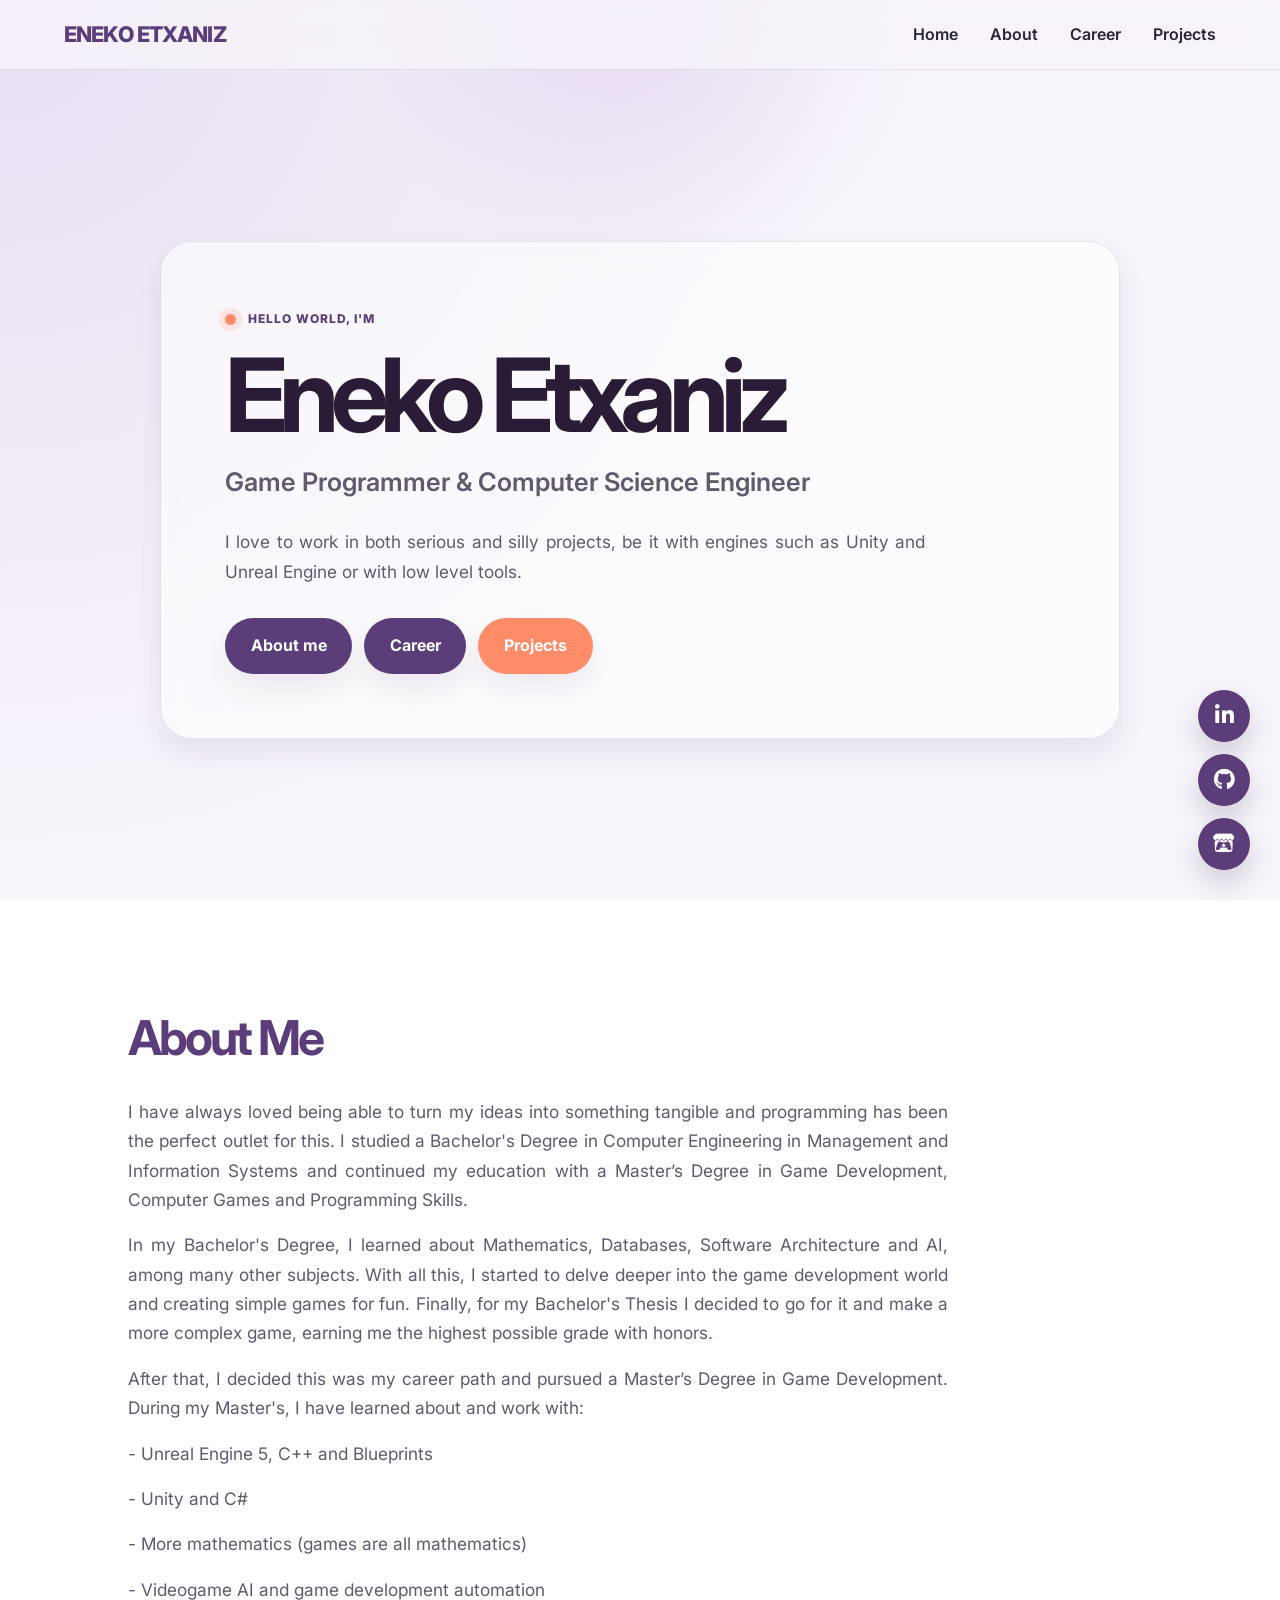
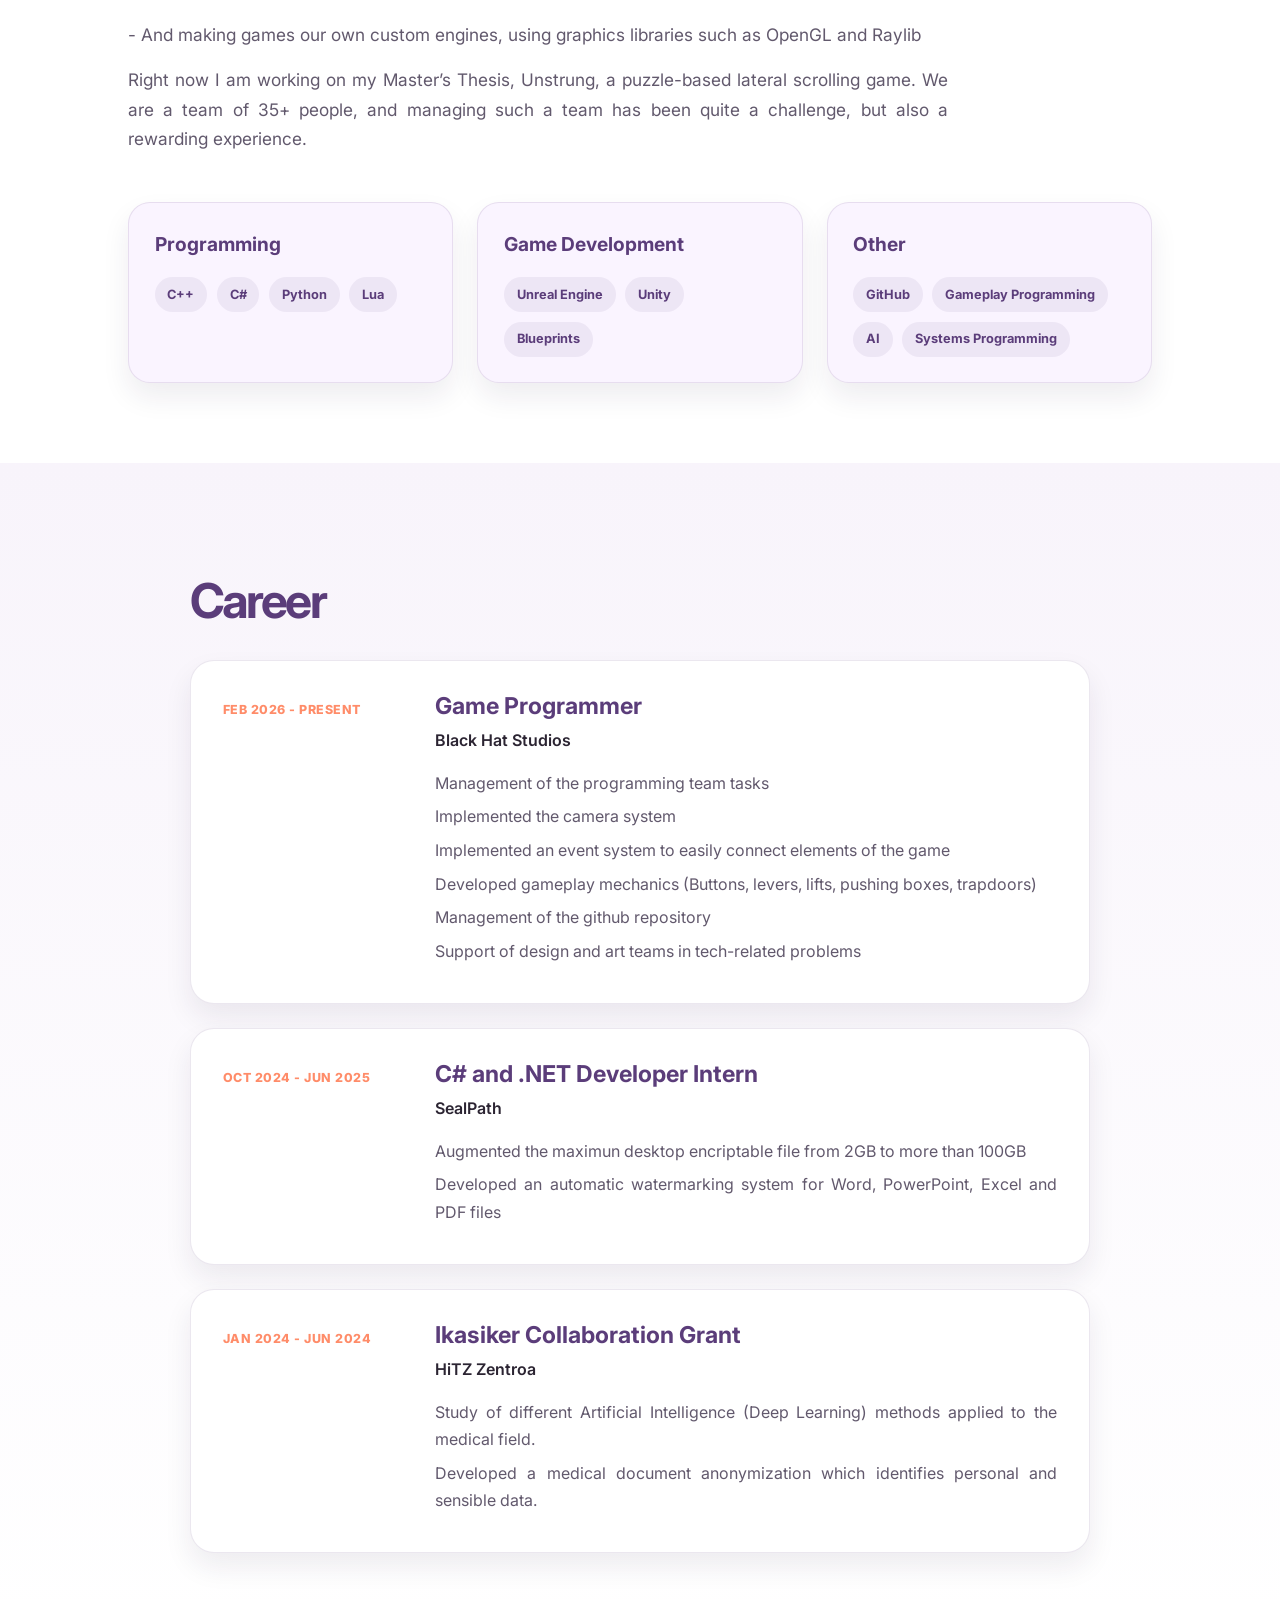
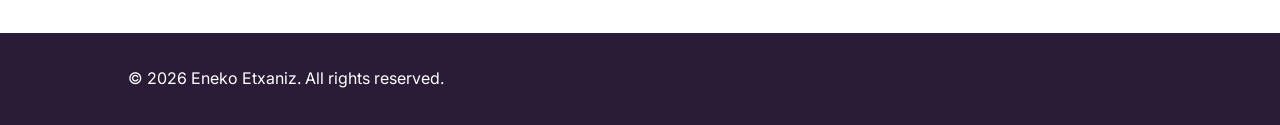
==== commit 9a3ed98e: "More info in Hellstrings and imagesa added" ====
--- a/index.html
+++ b/index.html
@@ -112,7 +112,7 @@
                         <span class="tag">Unreal Engine</span>
                         <span class="tag">Unity</span>
                         <span class="tag">Blueprints</span>
-                        <span class="tag">OpenGL</span>
+                        <!--<span class="tag">OpenGL</span> -->
                     </div>
 
                 </div>
@@ -143,7 +143,7 @@
 
         <div class="section-container">
 
-            <h2 class="section-title">Carrer</h2>
+            <h2 class="section-title">Career</h2>
 
             <div class="experience-list">
 
@@ -154,12 +154,10 @@
                     </div>
 
                     <div>
-
                         <h3>Game Programmer</h3>
 
                         <h4>Black Hat Studios</h4>
 
-                       
                             <p>Management of the programming team tasks</p>
                             <p>Implemented the camera system </p>
                             <p>Implemented an event system to easily connect elements of the game</p>
@@ -167,7 +165,6 @@
                             <p>Management of the github repository</p>
                             <p>Support of design and art teams in tech-related problems</p>
                        
-
                     </div>
 
                 </article>
--- a/style.css
+++ b/style.css
@@ -41,6 +41,10 @@
     transition: color 0.2s ease;
 }
 
+p {
+    text-align: justify;
+}
+
 img {
     max-width: 100%;
     display: block;
@@ -362,13 +366,26 @@
 }
 
 .project-image {
-    height: 200px;
+    height: 220px;
     display: flex;
     align-items: center;
     justify-content: center;
     background: linear-gradient(135deg, rgba(91, 61, 122, 0.10), rgba(255, 140, 105, 0.10));
     color: var(--primary);
     font-weight: 800;
+    overflow: hidden;
+    position: relative;
+}
+
+.project-image img {
+    width: 100%;
+    height: 100%;
+    object-fit: cover;
+    transition: transform 0.3s ease;
+}
+
+.project-card:hover .project-image img {
+    transform: scale(1.05);
 }
 
 .project-content {
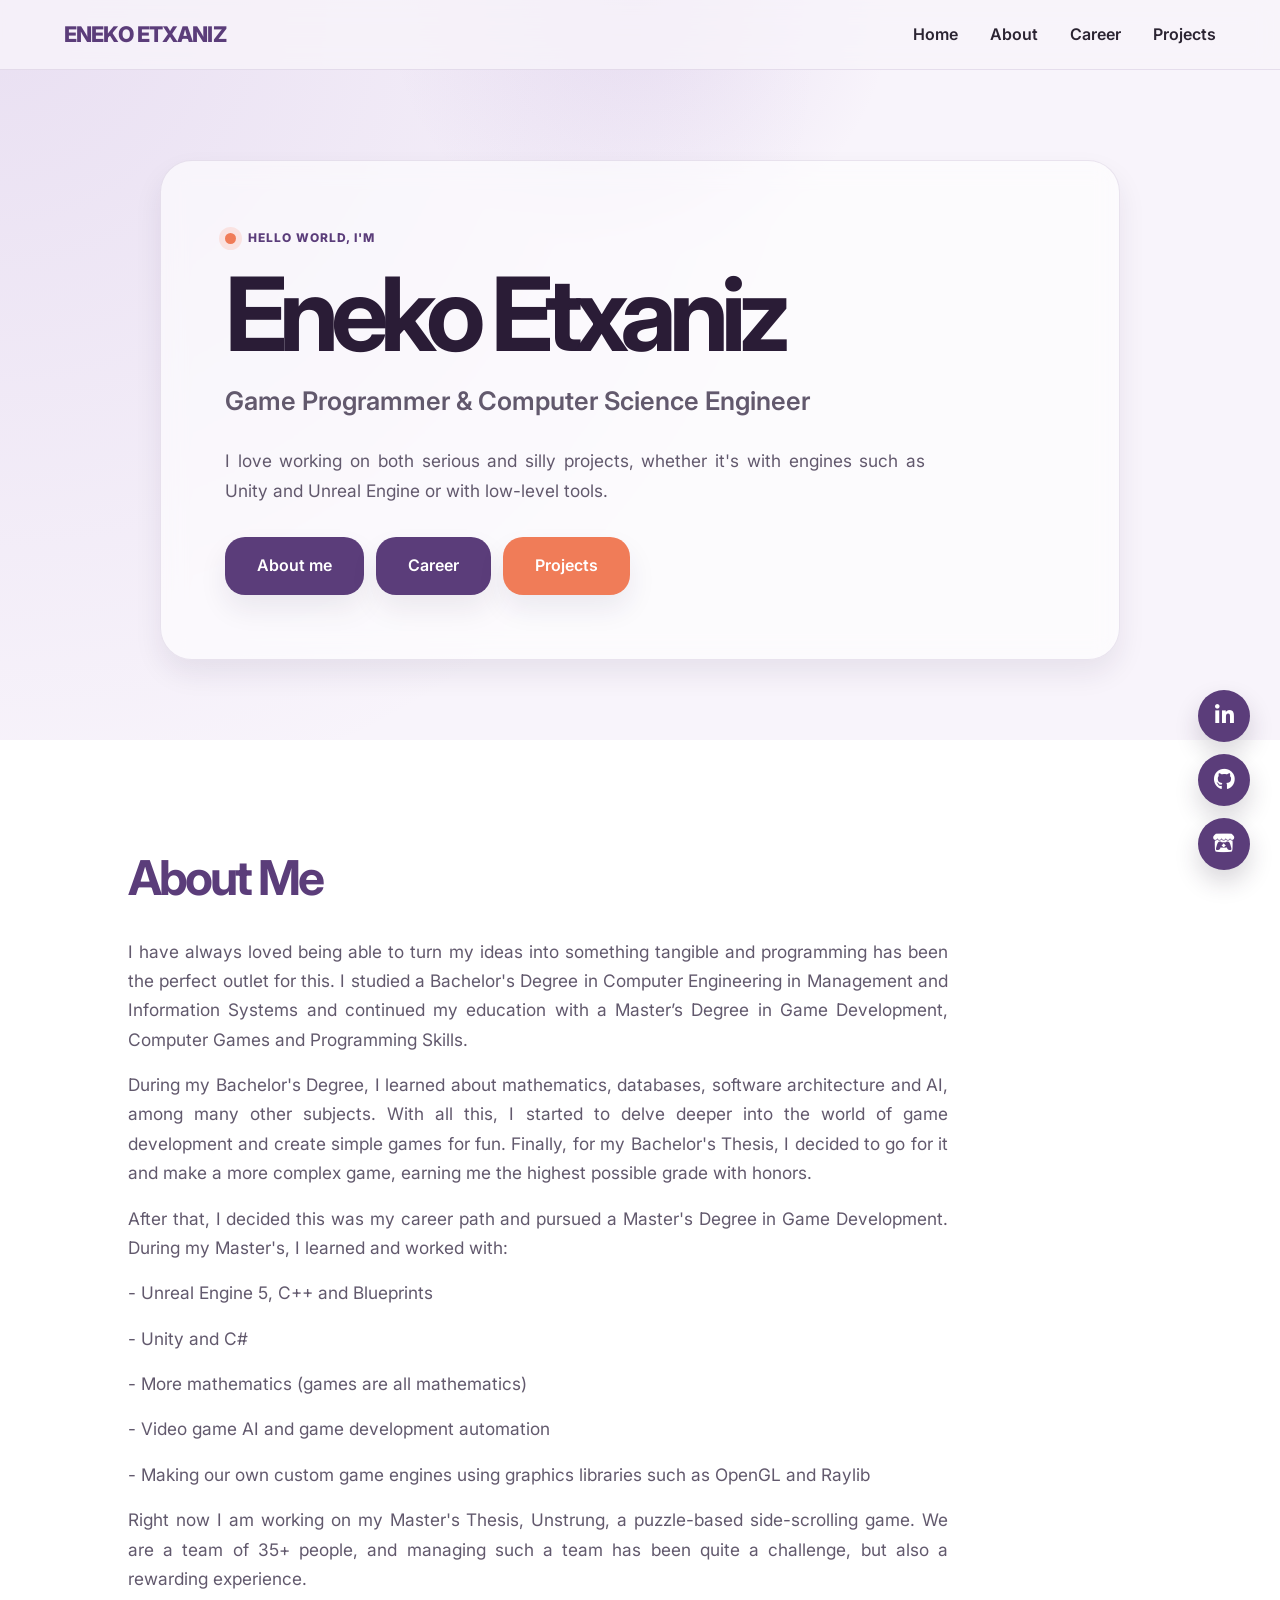
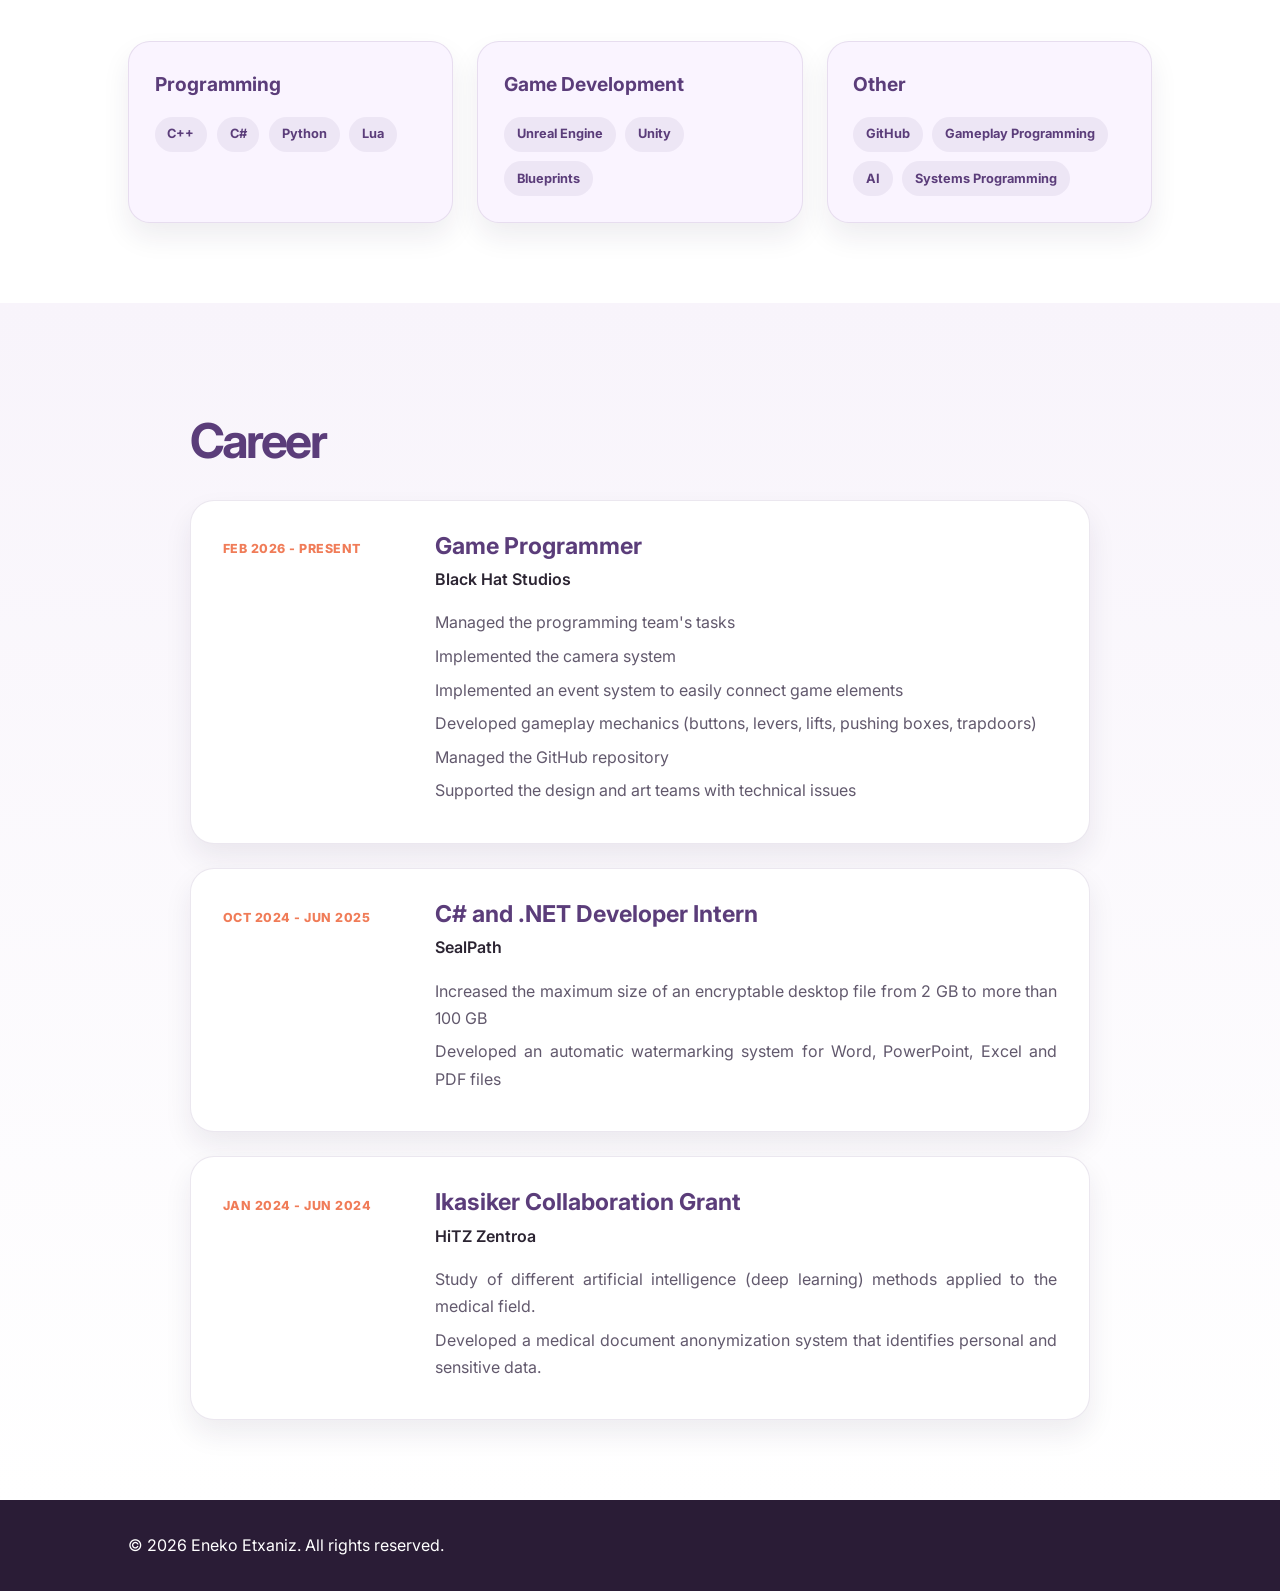
==== commit 2ca655eb: "Orthography fixes, kirikigo carousel added and colors updated" ====
--- a/index.html
+++ b/index.html
@@ -37,7 +37,7 @@
             <h2>Game Programmer & Computer Science Engineer</h2>
 
             <p class="hero-description">
-                I love to work in both serious and silly projects, be it with engines such as Unity and Unreal Engine or with low level tools.
+                I love working on both serious and silly projects, whether it's with engines such as Unity and Unreal Engine or with low-level tools.
             </p>
 
             <div class="hero-buttons">
@@ -72,16 +72,16 @@
 
                 <p> I have always loved being able to turn my ideas into something tangible and programming has been the perfect outlet for this. I studied a Bachelor's Degree in Computer Engineering in Management and Information Systems and continued my education with a Master’s Degree in Game Development, Computer Games and Programming Skills.</p>
                     
-                <p>In my Bachelor's Degree, I learned about Mathematics, Databases, Software Architecture and AI, among many other subjects. With all this, I started to delve deeper into the game development world and creating simple games for fun. Finally, for my Bachelor's Thesis I decided to go for it and make a more complex game, earning me the highest possible grade with honors. </p>
-
-                <p>After that, I decided this was my career path and pursued a Master’s Degree in Game Development. During my Master's, I have learned about and work with:
+                <p>During my Bachelor's Degree, I learned about mathematics, databases, software architecture and AI, among many other subjects. With all this, I started to delve deeper into the world of game development and create simple games for fun. Finally, for my Bachelor's Thesis, I decided to go for it and make a more complex game, earning me the highest possible grade with honors.</p>
+
+                <p>After that, I decided this was my career path and pursued a Master's Degree in Game Development. During my Master's, I learned and worked with:
                     <p>- Unreal Engine 5, C++ and Blueprints</p>
                     <p>- Unity and C#</p>
                     <p>- More mathematics (games are all mathematics)</p>
-                    <p>- Videogame AI and game development automation</p>
-                    <p>- And making games our own custom engines, using graphics libraries such as OpenGL and Raylib</p>
-
-                <p>Right now I am working on my Master’s Thesis, Unstrung, a puzzle-based lateral scrolling game. We are a team of 35+ people, and managing such a team has been quite a challenge, but also a rewarding experience.</p>
+                    <p>- Video game AI and game development automation</p>
+                    <p>- Making our own custom game engines using graphics libraries such as OpenGL and Raylib</p>
+
+                <p>Right now I am working on my Master's Thesis, Unstrung, a puzzle-based side-scrolling game. We are a team of 35+ people, and managing such a team has been quite a challenge, but also a rewarding experience.</p>
 
             </div>
 
@@ -158,12 +158,12 @@
 
                         <h4>Black Hat Studios</h4>
 
-                            <p>Management of the programming team tasks</p>
-                            <p>Implemented the camera system </p>
-                            <p>Implemented an event system to easily connect elements of the game</p>
-                            <p>Developed gameplay mechanics (Buttons, levers, lifts, pushing boxes, trapdoors)</p>
-                            <p>Management of the github repository</p>
-                            <p>Support of design and art teams in tech-related problems</p>
+                            <p>Managed the programming team's tasks</p>
+                            <p>Implemented the camera system</p>
+                            <p>Implemented an event system to easily connect game elements</p>
+                            <p>Developed gameplay mechanics (buttons, levers, lifts, pushing boxes, trapdoors)</p>
+                            <p>Managed the GitHub repository</p>
+                            <p>Supported the design and art teams with technical issues</p>
                        
                     </div>
 
@@ -182,7 +182,7 @@
 
                         <h4>SealPath</h4>
 
-                        <p>Augmented the maximun desktop encriptable file from 2GB to more than 100GB  </p>
+                        <p>Increased the maximum size of an encryptable desktop file from 2 GB to more than 100 GB</p>
                         <p>Developed an automatic watermarking system for Word, PowerPoint, Excel and PDF files</p>
 
                     </div>
@@ -202,8 +202,8 @@
 
                         <h4>HiTZ Zentroa</h4>
 
-                        <p> Study of different Artificial Intelligence (Deep Learning) methods applied to the medical field. </p>
-                        <p>Developed a medical document anonymization which identifies personal and sensible data.</p>
+                        <p>Study of different artificial intelligence (deep learning) methods applied to the medical field.</p>
+                        <p>Developed a medical document anonymization system that identifies personal and sensitive data.</p>
 
                     </div>
 
--- a/style.css
+++ b/style.css
@@ -1,12 +1,25 @@
+
+@import url("css/buttons.css");
+@import url("css/carousel.css");
+@import url("css/navigation_bar.css");
+
+
+/* =========================
+   VARIABLES & BASE
+   ========================= */
+
 :root {
     --bg: #f8f4fb;
     --bg-soft: #f2e9fb;
     --surface: #ffffff;
     --surface-alt: #faf4ff;
+
     --primary: #5b3d7a;
     --primary-dark: #2a1c36;
-    --secondary: #ff8c69;
+    --primary-highlight: rgb(149, 90, 197);
+    --secondary: #f07c58;
     --secondary-soft: #ffe2d7;
+    --secondary-highlight: rgb(255, 164, 104);;
     --text: #2b2432;
     --muted: #62596d;
     --line: rgba(91, 61, 122, 0.12);
@@ -26,6 +39,9 @@
 }
 
 body {
+    min-height: 100vh;
+    display: flex;
+    flex-direction: column;
     font-family: "Inter", Arial, Helvetica, sans-serif;
     background:
         radial-gradient(circle at top left, rgba(146, 105, 190, 0.15), transparent 24%),
@@ -51,7 +67,7 @@
 }
 
 section {
-    min-height: 100vh;
+    min-height: 50vh;
     padding: 7rem 10% 5rem;
 }
 
@@ -68,62 +84,10 @@
     margin-bottom: 2rem;
 }
 
-nav {
-    position: fixed;
-    top: 0;
-    left: 0;
-    width: 100%;
-    padding: 1rem 5%;
-    display: flex;
-    justify-content: space-between;
-    align-items: center;
-    background: rgba(248, 244, 251, 0.8);
-    border-bottom: 1px solid var(--line);
-    backdrop-filter: blur(14px);
-    -webkit-backdrop-filter: blur(14px);
-    z-index: 1000;
-}
-
-.logo {
-    font-size: 1.35rem;
-    font-weight: 800;
-    letter-spacing: -0.04em;
-    color: var(--primary);
-}
-
-.nav-links {
-    display: flex;
-    align-items: center;
-    gap: 2rem;
-    list-style: none;
-}
-
-.nav-links a {
-    position: relative;
-    color: var(--text);
-    font-weight: 600;
-}
-
-.nav-links a::after {
-    content: "";
-    position: absolute;
-    left: 0;
-    bottom: -0.35rem;
-    width: 100%;
-    height: 2px;
-    background: var(--secondary);
-    transform: scaleX(0);
-    transform-origin: left;
-    transition: transform 0.2s ease;
-}
-
-.nav-links a:hover {
-    color: var(--primary);
-}
-
-.nav-links a:hover::after {
-    transform: scaleX(1);
-}
+
+/* =========================
+   HERO
+   ========================= */
 
 #home {
     display: flex;
@@ -194,32 +158,9 @@
     gap: 0.75rem;
 }
 
-.button {
-    display: inline-flex;
-    align-items: center;
-    justify-content: center;
-    padding: 0.9rem 1.6rem;
-    border-radius: 999px;
-    font-weight: 700;
-    background: var(--primary);
-    color: var(--white);
-    box-shadow: var(--shadow-soft);
-    transition: transform 0.2s ease, box-shadow 0.2s ease, background 0.2s ease;
-}
-
-.button:hover {
-    transform: translateY(-2px);
-    background: var(--secondary);
-    box-shadow: 0 14px 28px rgba(255, 140, 105, 0.2);
-}
-
-.button.secondary {
-    background: var(--secondary);
-}
-
-.button.secondary:hover {
-    background: var(--primary);
-}
+/* =========================
+   ABOUT
+   ========================= */
 
 #about {
     background: var(--surface);
@@ -279,6 +220,10 @@
     font-size: 0.8rem;
     font-weight: 700;
 }
+
+/* =========================
+   EXPERIENCE
+   ========================= */
 
 #experience {
     background: linear-gradient(180deg, var(--bg) 0%, var(--surface) 100%);
@@ -338,6 +283,10 @@
     margin-bottom: 0.4rem;
     color: var(--muted);
 }
+
+/* =========================
+   PROJECTS
+   ========================= */
 
 .projects {
     display: grid;
@@ -402,40 +351,16 @@
     color: var(--muted);
 }
 
-#contact {
-    background: var(--primary);
-    color: var(--white);
-    display: flex;
-    align-items: center;
-}
-
-#contact .section-title {
-    color: var(--white);
-}
-
-.contact-content {
-    max-width: 700px;
-}
-
-.contact-links {
-    margin-top: 1.5rem;
-}
-
-.contact-links p {
-    margin-bottom: 0.5rem;
-}
-
-.contact-links a {
-    color: var(--secondary-soft);
-    font-weight: 700;
-    text-decoration: none;
-}
-
-.contact-links a:hover {
-    color: var(--white);
-}
-
-footer {
+/* =========================
+   FOOTER & SOCIAL
+   ========================= */
+
+#footer {
+    margin-top: auto;
+}
+
+#footer > footer {
+    width: 100%;
     padding: 2rem 10%;
     text-align: center;
     background: var(--primary-dark);
@@ -472,132 +397,10 @@
     transform: translateX(-4px) scale(1.06);
 }
 
-.project-carousel {
-    position: relative;
-    width: 100%;
-    margin-top: 3rem;
-}
-
-.carousel-viewport {
-    width: 100%;
-    overflow: hidden;
-    border-radius: 20px;
-    background: var(--surface);
-    border: 1px solid var(--line);
-}
-
-.carousel-track {
-    display: flex;
-    width: 100%;
-    transition: transform 0.45s ease;
-}
-
-.carousel-slide {
-    flex: 0 0 100%;
-    width: 100%;
-    margin: 0;
-}
-
-.carousel-media {
-    position: relative;
-    width: 100%;
-    aspect-ratio: 16 / 9;
-    background: var(--bg);
-}
-
-.carousel-media img,
-.carousel-media iframe {
-    display: block;
-    width: 100%;
-    height: 100%;
-    border: none;
-}
-
-.carousel-media img {
-    object-fit: cover;
-}
-
-.carousel-caption {
-    margin: 0;
-    padding: 1rem 1.25rem 1.25rem;
-    color: var(--muted);
-    font-size: 0.95rem;
-    line-height: 1.5;
-}
-
-.carousel-button {
-    position: absolute;
-    top: calc((100% - 4rem) / 2);
-    z-index: 2;
-    display: flex;
-    align-items: center;
-    justify-content: center;
-    width: 3rem;
-    height: 3rem;
-    padding: 0;
-    border: 1px solid var(--line);
-    border-radius: 50%;
-    background: var(--surface);
-    color: var(--primary);
-    font-size: 1.2rem;
-    cursor: pointer;
-    opacity: 0;
-    transition: opacity 0.2s ease, background 0.2s ease, transform 0.2s ease;
-}
-
-.project-carousel:hover .carousel-button {
-    opacity: 1;
-}
-
-.carousel-button:hover {
-    background: var(--bg-soft);
-    transform: scale(1.08);
-}
-
-.carousel-button-prev {
-    left: 1rem;
-}
-
-.carousel-button-next {
-    right: 1rem;
-}
-
-.carousel-navigation {
-    display: flex;
-    align-items: center;
-    justify-content: center;
-    gap: 1rem;
-    margin-top: 1.25rem;
-}
-
-.carousel-dots {
-    display: flex;
-    align-items: center;
-    gap: 0.5rem;
-}
-
-.carousel-dot {
-    width: 8px;
-    height: 8px;
-    padding: 0;
-    border: none;
-    border-radius: 50%;
-    background: rgba(91, 61, 122, 0.25);
-    opacity: 0.7;
-    cursor: pointer;
-    transition: transform 0.2s ease, opacity 0.2s ease, background 0.2s ease;
-}
-
-.carousel-dot:hover {
-    opacity: 0.9;
-    transform: scale(1.2);
-}
-
-.carousel-dot.active {
-    background: var(--primary);
-    opacity: 1;
-    transform: scale(1.35);
-}
+
+/* =========================
+   RESPONSIVE
+   ========================= */
 
 @media (max-width: 700px) {
     .nav-links {
@@ -636,37 +439,5 @@
         grid-template-columns: 1fr;
         gap: 0.5rem;
     }
-
-    .project-carousel {
-        margin-top: 2rem;
-    }
-
-    .carousel-viewport {
-        border-radius: 14px;
-    }
-
-    .carousel-caption {
-        padding: 0.9rem 1rem 1rem;
-        font-size: 0.9rem;
-    }
-
-    .carousel-button {
-        width: 2.5rem;
-        height: 2.5rem;
-        top: calc((100% - 3.5rem) / 2);
-        opacity: 1;
-        font-size: 1rem;
-    }
-
-    .carousel-button-prev {
-        left: 0.6rem;
-    }
-
-    .carousel-button-next {
-        right: 0.6rem;
-    }
-
-    .carousel-navigation {
-        margin-top: 1rem;
-    }
-}
+}
+
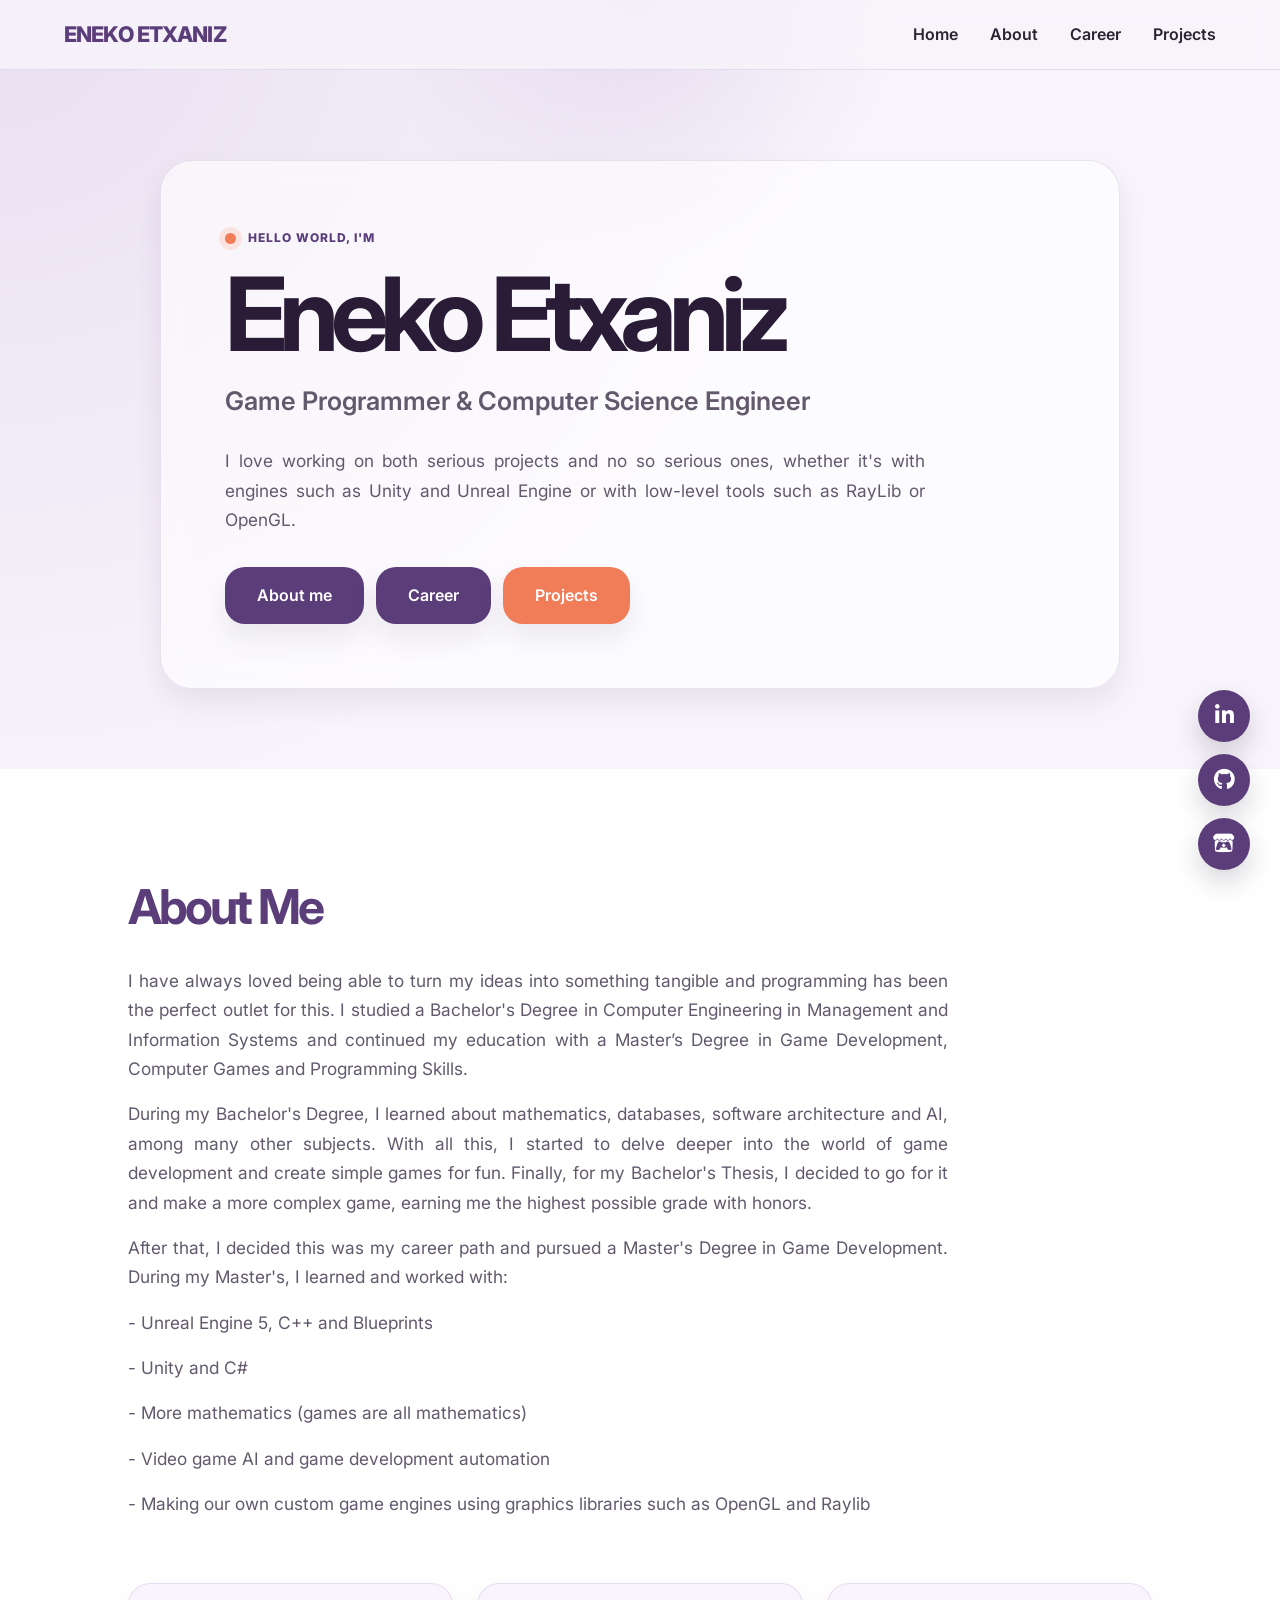
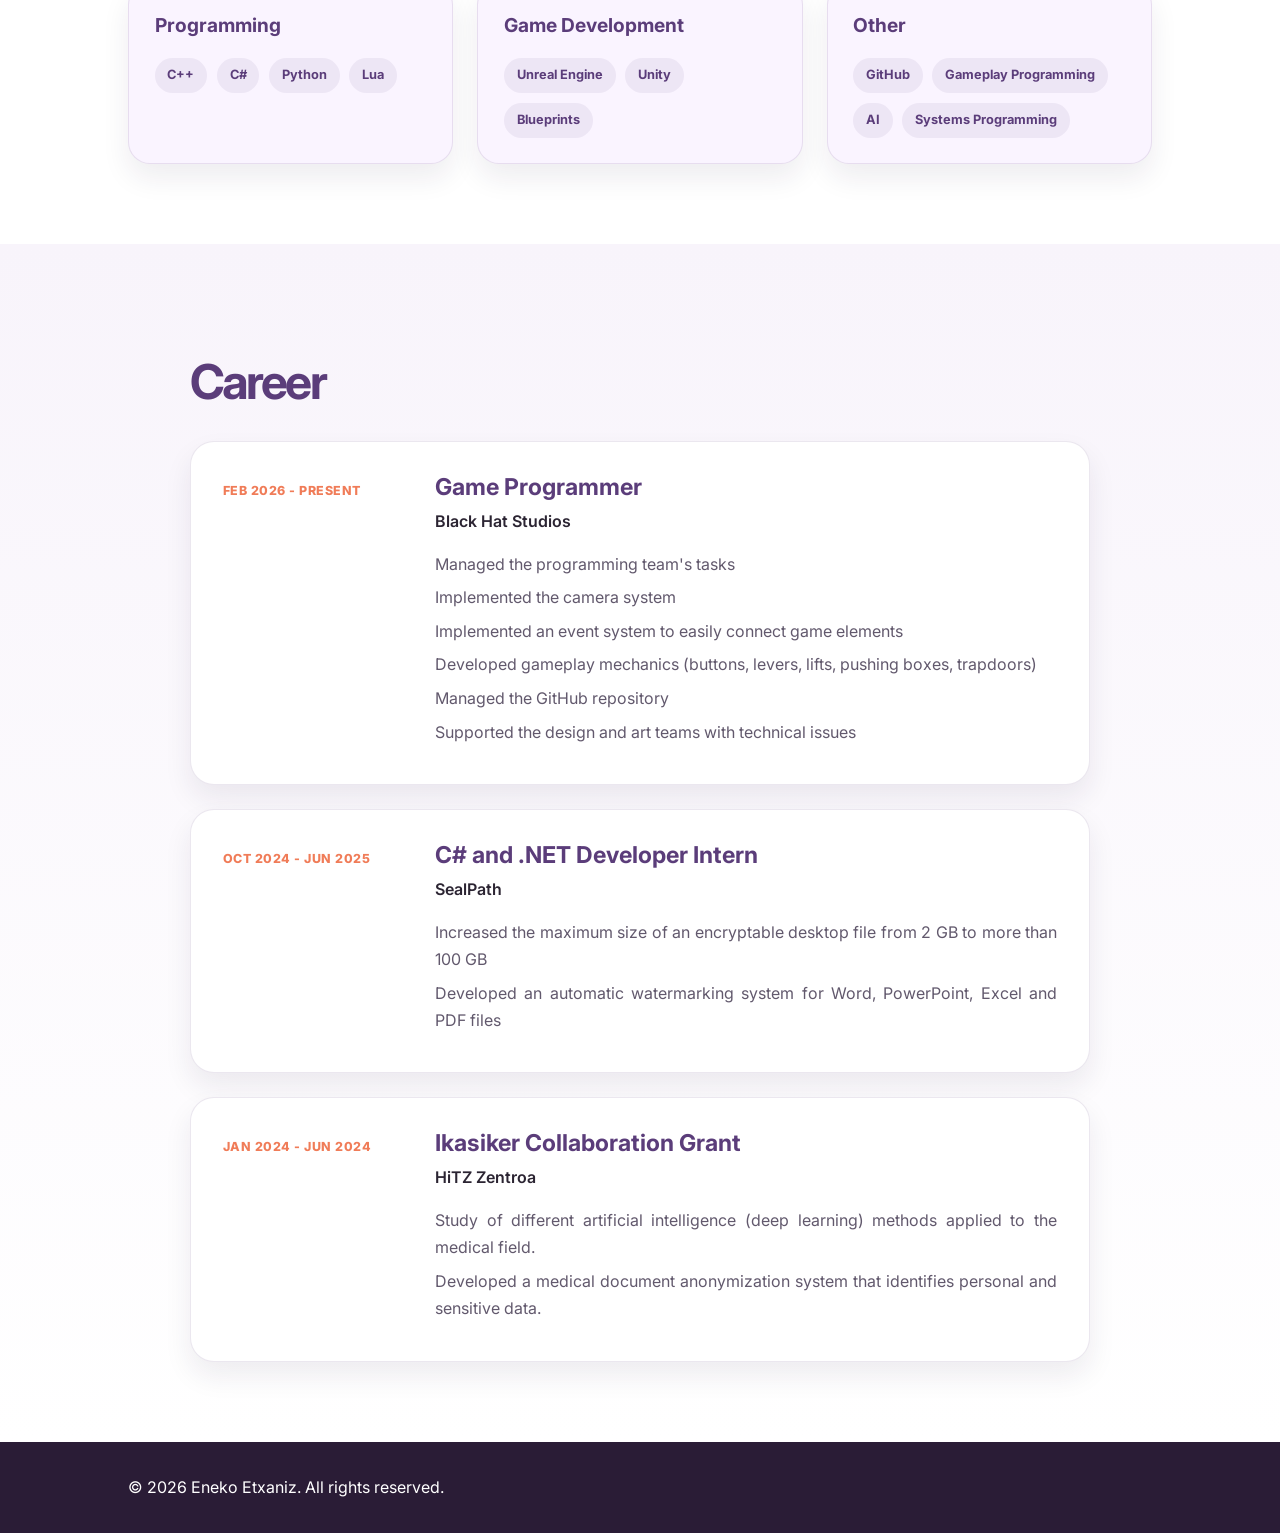
==== commit 66c0c25b: "Small Fixes" ====
--- a/index.html
+++ b/index.html
@@ -37,7 +37,7 @@
             <h2>Game Programmer & Computer Science Engineer</h2>
 
             <p class="hero-description">
-                I love working on both serious and silly projects, whether it's with engines such as Unity and Unreal Engine or with low-level tools.
+                I love working on both serious projects and no so serious ones, whether it's with engines such as Unity and Unreal Engine or with low-level tools such as RayLib or OpenGL.
             </p>
 
             <div class="hero-buttons">
@@ -80,8 +80,7 @@
                     <p>- More mathematics (games are all mathematics)</p>
                     <p>- Video game AI and game development automation</p>
                     <p>- Making our own custom game engines using graphics libraries such as OpenGL and Raylib</p>
-
-                <p>Right now I am working on my Master's Thesis, Unstrung, a puzzle-based side-scrolling game. We are a team of 35+ people, and managing such a team has been quite a challenge, but also a rewarding experience.</p>
+                </p>
 
             </div>
 
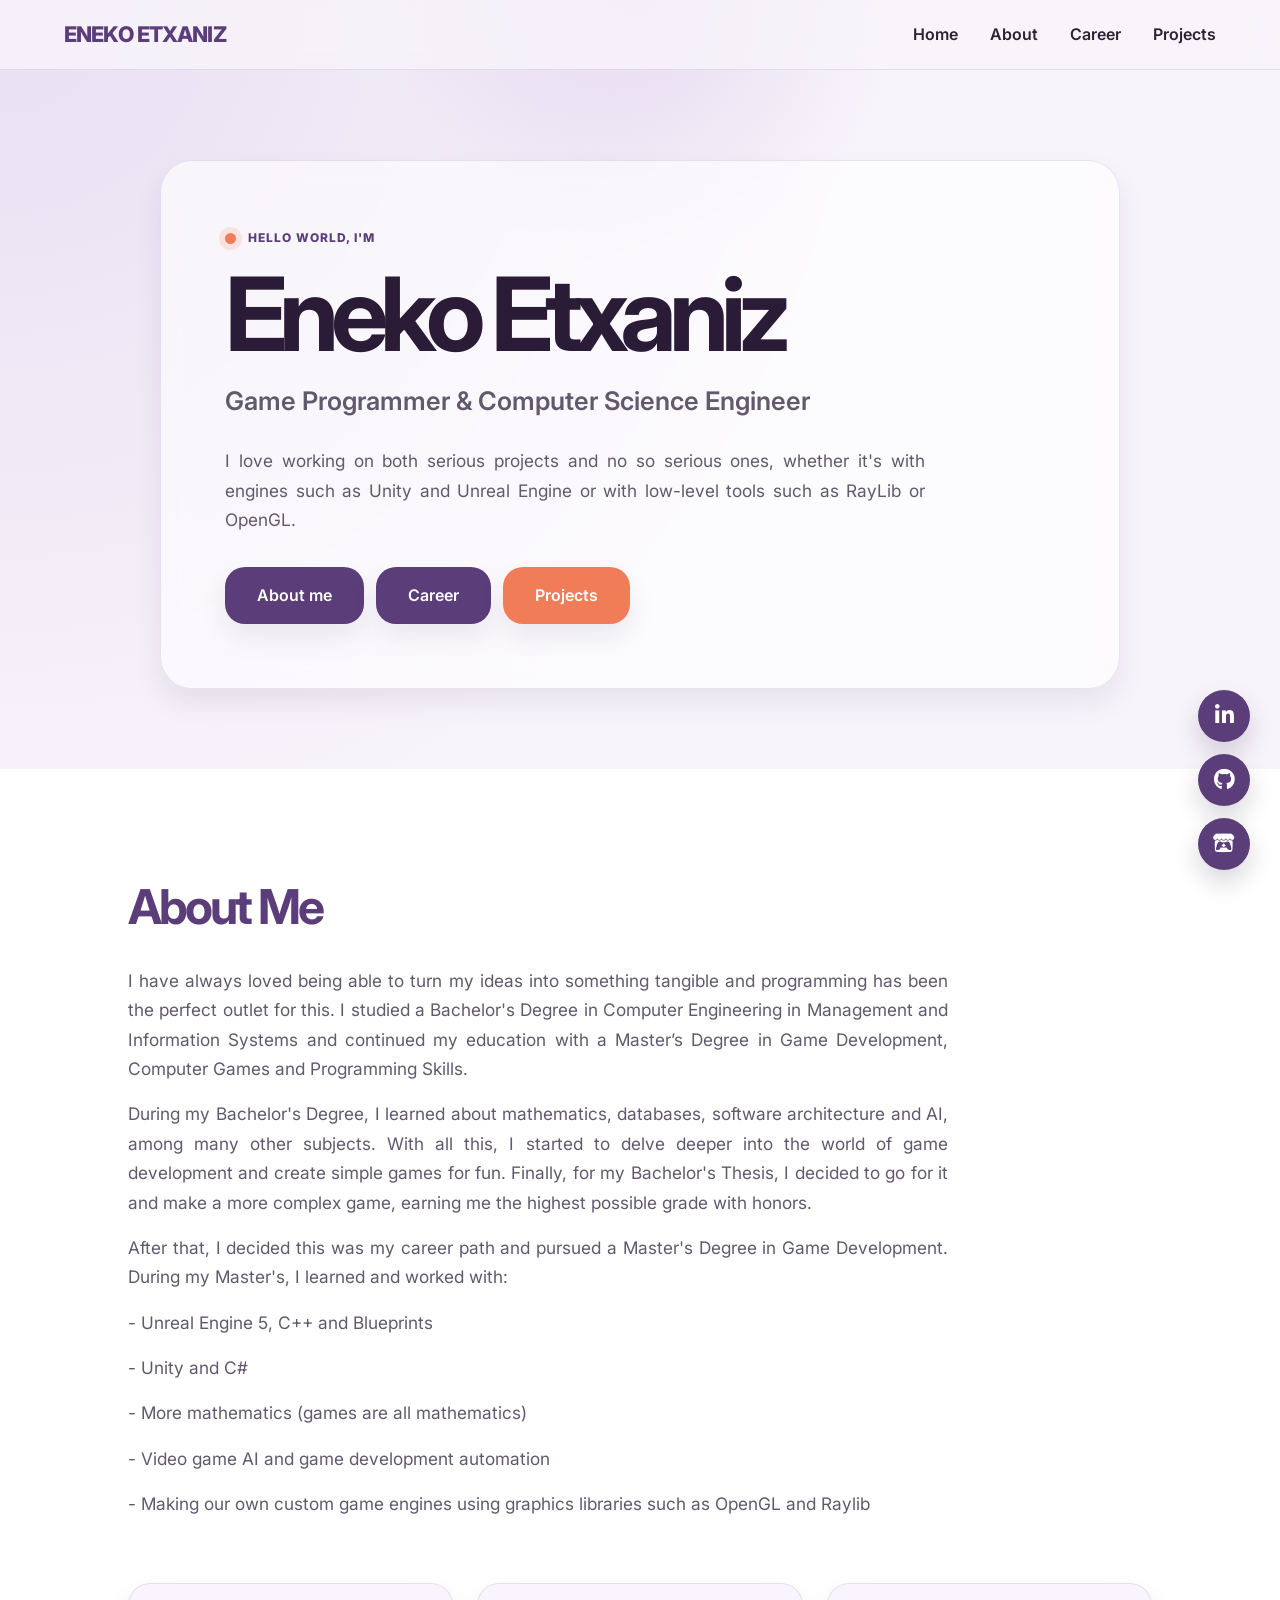
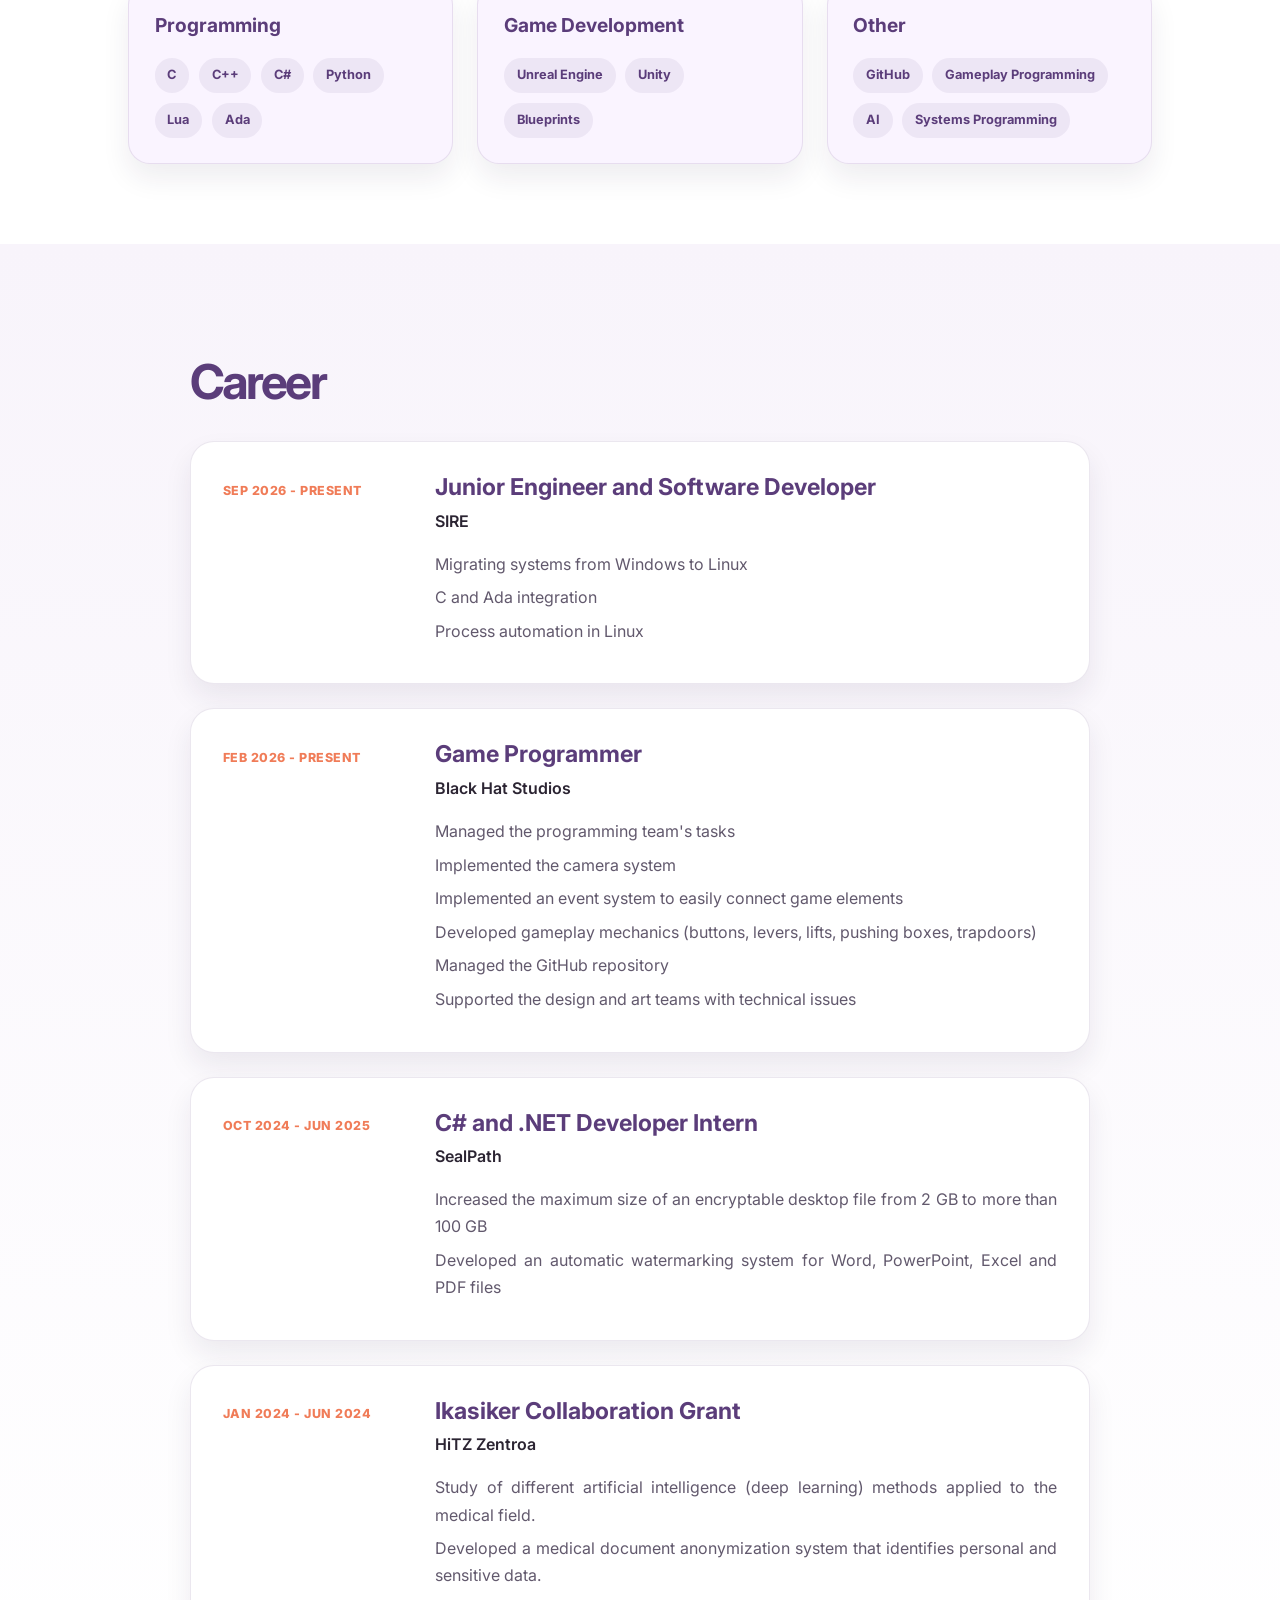
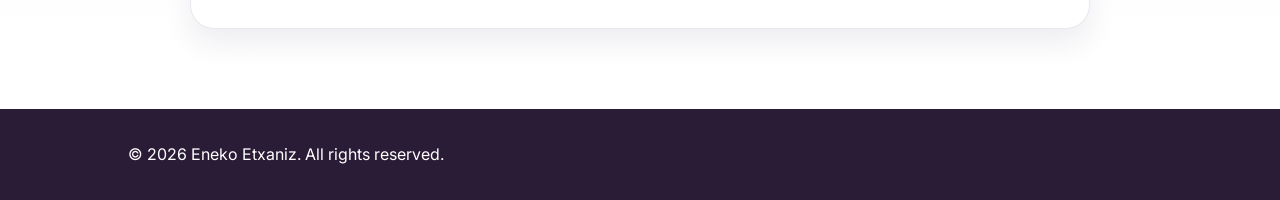
==== commit cc70918d: "Unstrung and Job update" ====
--- a/index.html
+++ b/index.html
@@ -94,10 +94,12 @@
                     <h3>Programming</h3>
 
                     <div class="tags">
+                        <span class="tag">C</span>
                         <span class="tag">C++</span>
                         <span class="tag">C#</span>
                         <span class="tag">Python</span>
                         <span class="tag">Lua</span>
+                        <span class="tag">Ada</span>
                     </div>
 
                 </div>
@@ -145,6 +147,25 @@
             <h2 class="section-title">Career</h2>
 
             <div class="experience-list">
+
+                <article class="experience-card">
+
+                    <div class="experience-date">
+                        Sep 2026 - Present
+                    </div>
+
+                    <div>
+                        <h3>Junior Engineer and Software Developer</h3>
+
+                        <h4>SIRE</h4>
+
+                            <p>Migrating systems from Windows to Linux</p>
+                            <p>C and Ada integration</p>
+                            <p>Process automation in Linux </p>
+                     
+                    </div>
+
+                </article>
 
                 <article class="experience-card">
 
